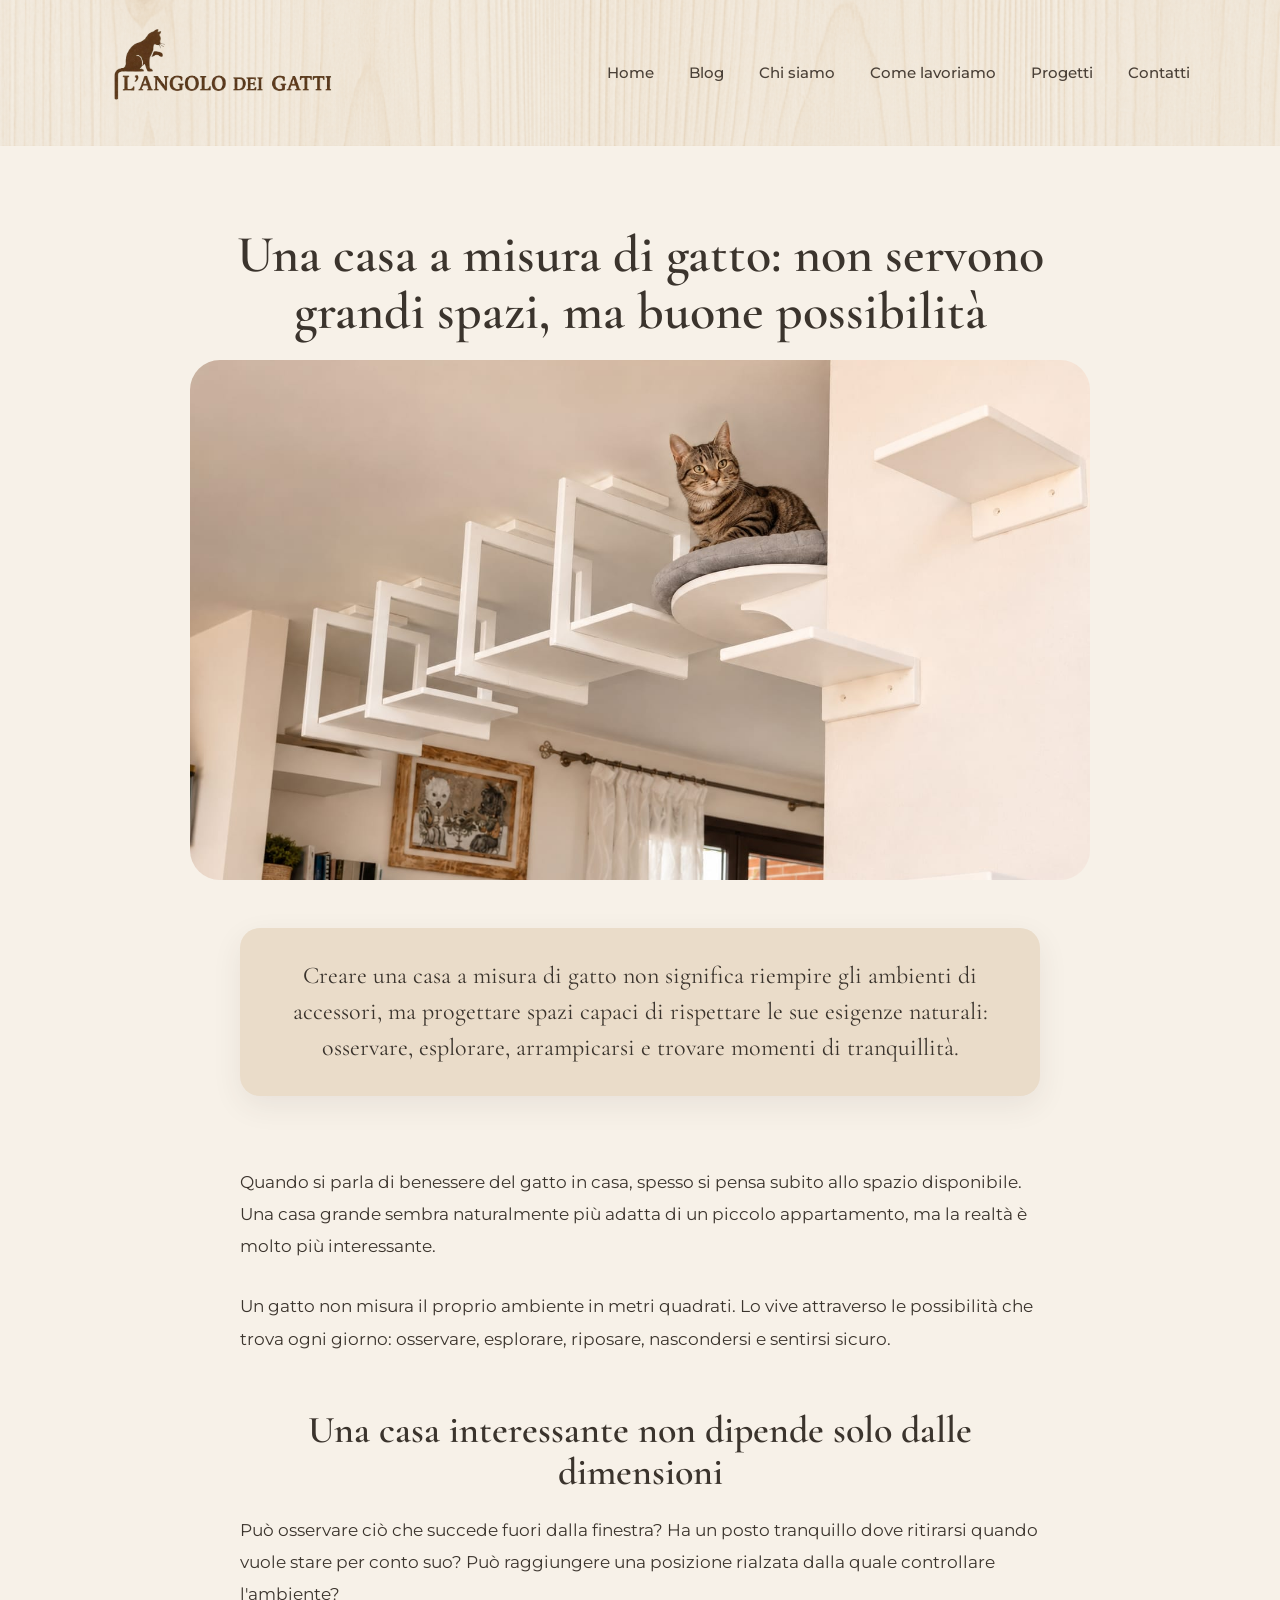
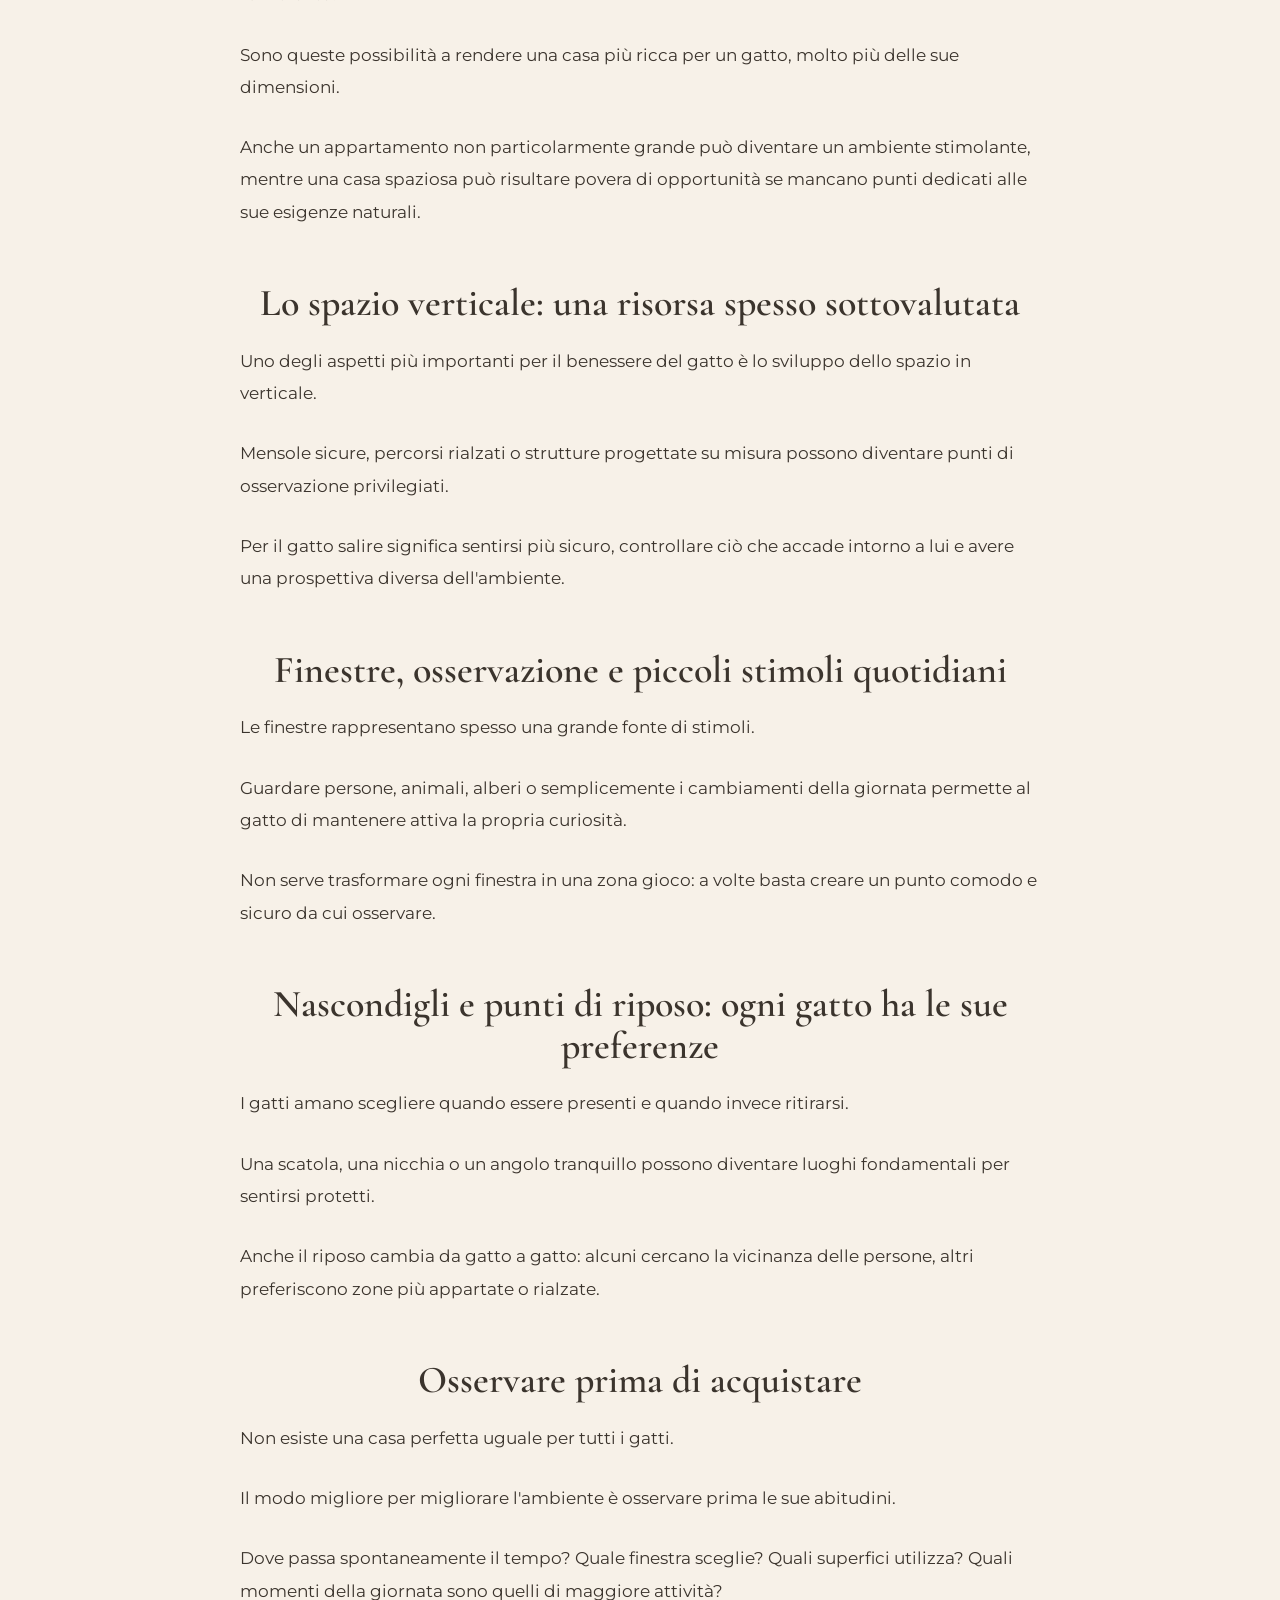
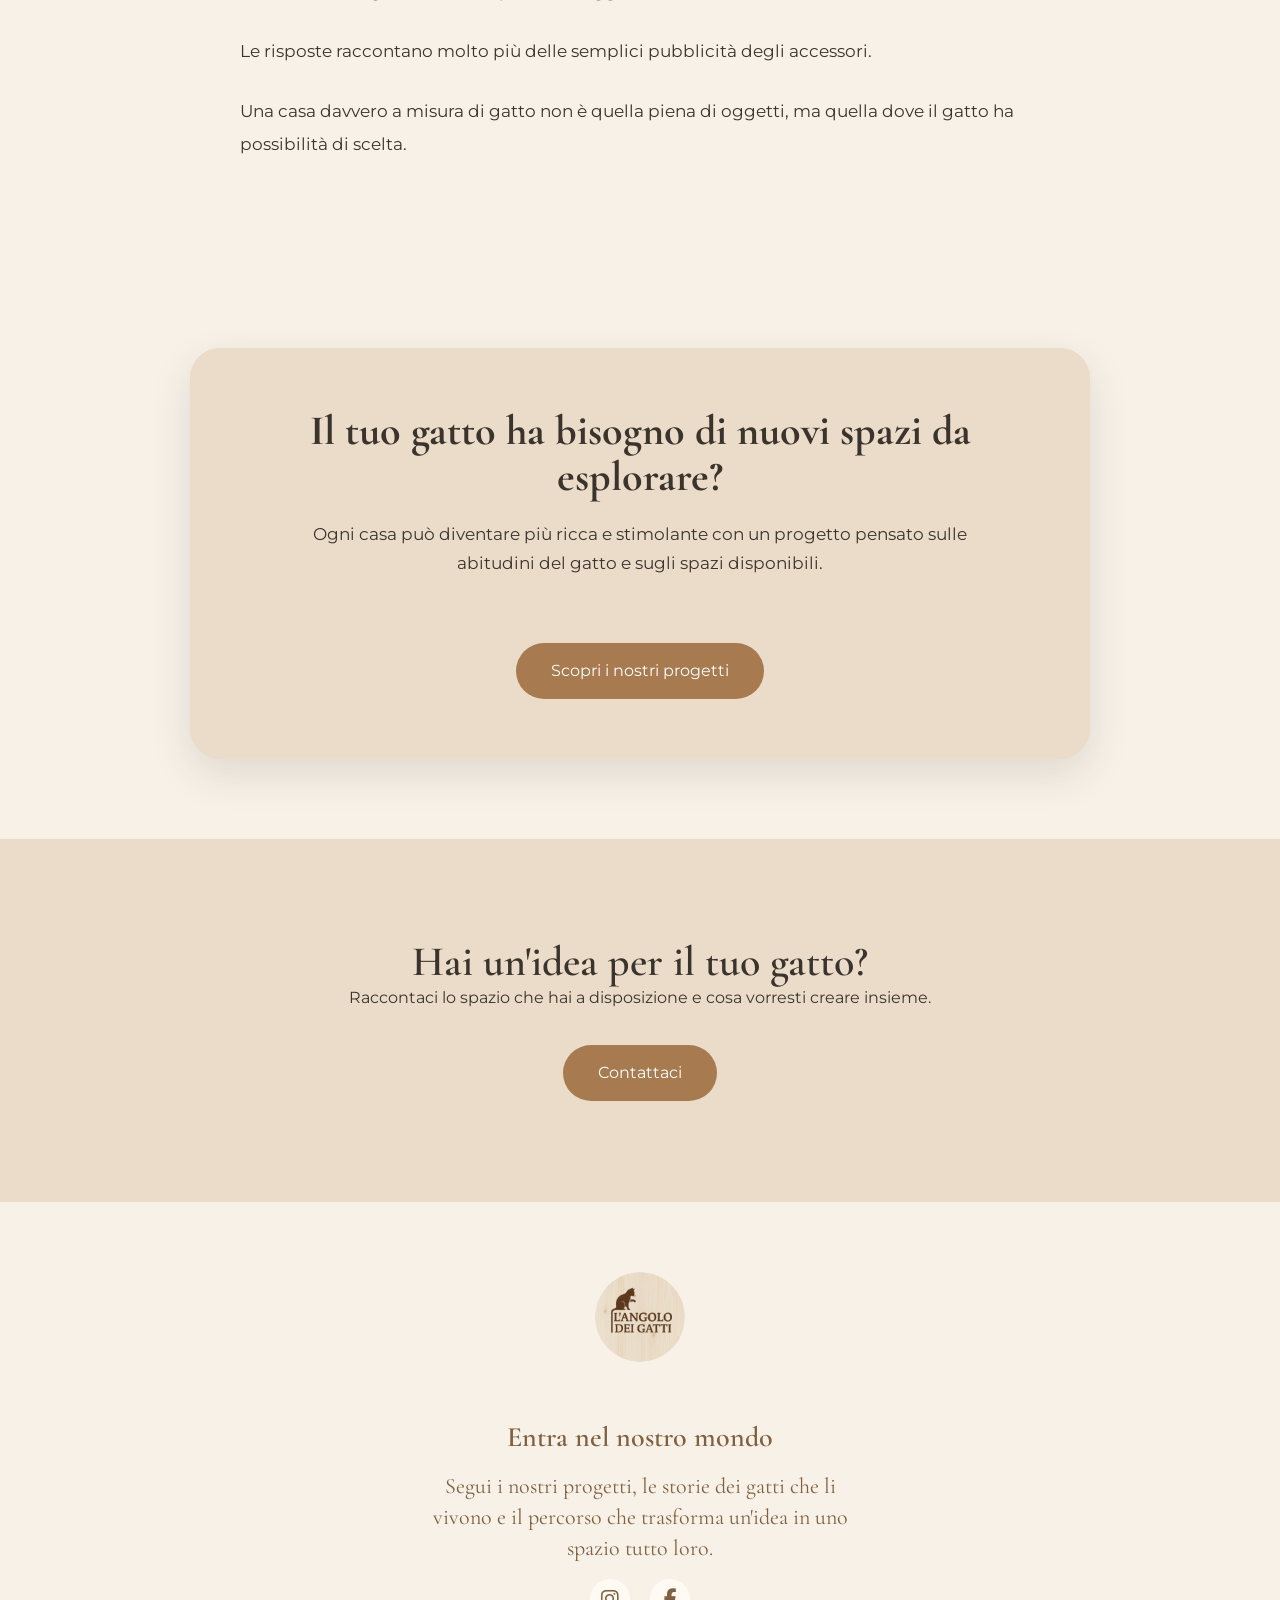
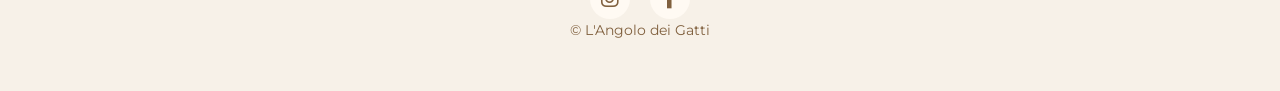
==== articolo-casa-gatto.html @ b0ebb4bb "Add files via upload" ====
<!DOCTYPE html>
<html lang="it">

<head>

<meta charset="UTF-8">
<meta name="viewport" content="width=device-width, initial-scale=1.0">

<title>L'Angolo dei Gatti | Progetti in legno su misura</title>

<meta name="description" content="Progetti in legno su misura per gatti. Spazi pensati per il benessere del gatto e integrati nella tua casa.">

<link rel="stylesheet" href="css/stile.css">

<link href="https://fonts.googleapis.com/css2?family=Cormorant+Garamond:wght@500;600;700&family=Montserrat:wght@300;400;500;600&display=swap" rel="stylesheet">
<link rel="stylesheet" href="https://cdnjs.cloudflare.com/ajax/libs/font-awesome/6.5.2/css/all.min.css">
</head>


<body>



<header class="header reveal">


<div class="logo">

<a href="index.html">

<img src="immagini/logo-header.png" alt="L'Angolo dei Gatti">

</a>

</div>


<div class="hamburger">

☰

</div>



<nav class="menu">

<a href="index.html">Home</a>

<a href="blog.html">Blog</a>

<a href="chi-siamo.html">Chi siamo</a>

<a href="index.html#lavoriamo">Come lavoriamo</a>

<a href="progetti.html">Progetti</a>

<a href="contatti.html">Contatti</a>


</nav>


</header>

<main class="article-page">


<div class="article-header">


<h1>
Una casa a misura di gatto: non servono grandi spazi, ma buone possibilità
</h1>




<img 
class="article-image"
src="immagini/casa-gatto.jpg"
alt="Ambiente domestico pensato per il benessere del gatto">


</div>

<div class="article-intro">

<p>
Creare una casa a misura di gatto non significa riempire gli ambienti di accessori, ma progettare spazi capaci di rispettare le sue esigenze naturali: osservare, esplorare, arrampicarsi e trovare momenti di tranquillità.
</p>

</div>



<div class="article-content">

    

<p>
Quando si parla di benessere del gatto in casa, spesso si pensa subito allo spazio disponibile. Una casa grande sembra naturalmente più adatta di un piccolo appartamento, ma la realtà è molto più interessante.
</p>


<p>
Un gatto non misura il proprio ambiente in metri quadrati. Lo vive attraverso le possibilità che trova ogni giorno: osservare, esplorare, riposare, nascondersi e sentirsi sicuro.
</p>



<h2>
Una casa interessante non dipende solo dalle dimensioni
</h2>


<p>
Può osservare ciò che succede fuori dalla finestra? Ha un posto tranquillo dove ritirarsi quando vuole stare per conto suo? Può raggiungere una posizione rialzata dalla quale controllare l'ambiente?
</p>


<p>
Sono queste possibilità a rendere una casa più ricca per un gatto, molto più delle sue dimensioni.
</p>


<p>
Anche un appartamento non particolarmente grande può diventare un ambiente stimolante, mentre una casa spaziosa può risultare povera di opportunità se mancano punti dedicati alle sue esigenze naturali.
</p>



<h2>
Lo spazio verticale: una risorsa spesso sottovalutata
</h2>


<p>
Uno degli aspetti più importanti per il benessere del gatto è lo sviluppo dello spazio in verticale.
</p>


<p>
Mensole sicure, percorsi rialzati o strutture progettate su misura possono diventare punti di osservazione privilegiati.
</p>


<p>
Per il gatto salire significa sentirsi più sicuro, controllare ciò che accade intorno a lui e avere una prospettiva diversa dell'ambiente.
</p>




<h2>
Finestre, osservazione e piccoli stimoli quotidiani
</h2>


<p>
Le finestre rappresentano spesso una grande fonte di stimoli.
</p>


<p>
Guardare persone, animali, alberi o semplicemente i cambiamenti della giornata permette al gatto di mantenere attiva la propria curiosità.
</p>


<p>
Non serve trasformare ogni finestra in una zona gioco: a volte basta creare un punto comodo e sicuro da cui osservare.
</p>




<h2>
Nascondigli e punti di riposo: ogni gatto ha le sue preferenze
</h2>


<p>
I gatti amano scegliere quando essere presenti e quando invece ritirarsi.
</p>


<p>
Una scatola, una nicchia o un angolo tranquillo possono diventare luoghi fondamentali per sentirsi protetti.
</p>


<p>
Anche il riposo cambia da gatto a gatto: alcuni cercano la vicinanza delle persone, altri preferiscono zone più appartate o rialzate.
</p>




<h2>
Osservare prima di acquistare
</h2>


<p>
Non esiste una casa perfetta uguale per tutti i gatti.
</p>


<p>
Il modo migliore per migliorare l'ambiente è osservare prima le sue abitudini.
</p>


<p>
Dove passa spontaneamente il tempo? Quale finestra sceglie? Quali superfici utilizza? Quali momenti della giornata sono quelli di maggiore attività?
</p>


<p>
Le risposte raccontano molto più delle semplici pubblicità degli accessori.
</p>


<p>
Una casa davvero a misura di gatto non è quella piena di oggetti, ma quella dove il gatto ha possibilità di scelta.
</p>



</div>


</main>





<section class="article-cta">


<h2>
Il tuo gatto ha bisogno di nuovi spazi da esplorare?
</h2>


<p>
Ogni casa può diventare più ricca e stimolante con un progetto pensato sulle abitudini del gatto e sugli spazi disponibili.
</p>


<a class="button" href="progetti.html">

Scopri i nostri progetti

</a>


</section>

<section class="cta reveal">


<h2>
Hai un'idea per il tuo gatto?
</h2>




<p>
Raccontaci lo spazio che hai a disposizione
e cosa vorresti creare insieme.
</p>




<a class="button" href="contatti.html">

Contattaci

</a>



</section>









<footer class="reveal">


<img src="immagini/logo-tondo.png" alt="Logo L'Angolo dei Gatti">


<div class="social">

<p class="social-title">
Entra nel nostro mondo
</p>

<p class="social-text">
Segui i nostri progetti, le storie dei gatti che li vivono e il percorso che trasforma un'idea in uno spazio tutto loro.
</p>

<a href="https://www.instagram.com/langolodeigatti/" target="_blank">
<i class="fa-brands fa-instagram"></i>
</a>


<a href="https://www.facebook.com/langolodeigatti" target="_blank">
<i class="fa-brands fa-facebook-f"></i>
</a>


</div>


<p>
© L'Angolo dei Gatti
</p>


</footer>







<script src="js/script.js"></script>



</body>

</html>
---- css/stile.css ----
/* RESET */

* {
    margin:0;
    padding:0;
    box-sizing:border-box;
}


html {
    scroll-behavior:smooth;
}


body {

    font-family:'Montserrat', sans-serif;
    background:#f7f1e8;
    color:#3b342d;
    line-height:1.6;

}



/* ==========================
   HEADER
========================== */


.header {

    width:100%;
    padding:14px 7%;

    display:flex;
    justify-content:space-between;
    align-items:center;

    background-color:#f7f1e8;

    background-image:
    linear-gradient(
    rgba(247,241,232,0.45),
    rgba(247,241,232,0.45)
    ),
    url("../immagini/texture-legno-header.png");

    background-size:cover;
    background-position:center;
    background-repeat:no-repeat;

    position:relative;
    z-index:100;

}



.logo img {

    width:260px;
    height:auto;

}



.menu {

    display:flex;
    gap:35px;

}



.menu a {

    text-decoration:none;
    color:#4a4037;
    font-size:15px;
    font-weight:500;
    transition:.3s;

}



.menu a:hover {

    color:#a77b4f;

}



.hamburger {

    display:none;
    font-size:34px;
    cursor:pointer;

}





/* ==========================
   HERO
========================== */


.hero {

    height:85vh;
    position:relative;
    overflow:hidden;
    display:flex;
    align-items:center;

}



.hero-image {

    position:absolute;
    width:100%;
    height:110%;
    top:-5%;
    object-fit:cover;
    will-change:transform;
    z-index:0;

}



.hero::before {

    content:"";
    position:absolute;

    top:0;
    left:0;

    width:100%;
    height:80px;

    background:linear-gradient(
    to bottom,
    rgba(247,241,232,0.95),
    rgba(247,241,232,0)
    );

    z-index:2;

}



.hero::after {

    content:"";
    position:absolute;

    inset:0;

    background:rgba(60,45,30,.18);

    z-index:1;

}



.hero-content {

    position:relative;
    z-index:3;

    max-width:600px;

    margin-left:8%;

    color:white;

    text-shadow:0 2px 12px rgba(0,0,0,.35);

}



.small-title {

    letter-spacing:3px;
    font-size:14px;
    margin-bottom:20px;

}



.hero h1 {

    font-family:'Cormorant Garamond',serif;
    font-size:74px;
    line-height:.9;
    margin-bottom:25px;

}



.hero-description {

    font-size:20px;
    line-height:1.6;
    color:white;
    max-width:600px;
    margin-top:25px;

}



.hero-details {

    font-size:16px;
    line-height:1.6;
    color:rgba(255,255,255,0.85);
    max-width:560px;
    margin-top:15px;
    text-shadow:0 2px 8px rgba(0,0,0,0.45);

}



/* ==========================
   BOTTONI
========================== */


.button {

    display:inline-block;

    margin-top:35px;

    padding:15px 35px;

    background:#a77b4f;

    color:white;

    text-decoration:none;

    border-radius:30px;

    transition:.35s ease;

}



.button:hover {

    transform:translateY(-4px);

    background:#80603e;

    color:white;

}



.secondary {

    background:transparent;

    border:1px solid #a77b4f;

    color:#80603e;

}



.secondary:hover {

    background:#a77b4f;

    color:white;

    border-color:#a77b4f;

}





/* ==========================
   SEZIONI
========================== */


.section {

    padding:60px 8%;

}



.section-title {

    max-width:700px;

    margin:auto;

    text-align:center;

}



.section-title h2,
.about-text h2,
.cta h2,
.story-text h2 {

    font-family:'Cormorant Garamond',serif;
    font-size:42px;
    font-weight:600;
    line-height:1.1;

}




/* ==========================
   CARD
========================== */


.cards {

    display:grid;

    grid-template-columns:repeat(3,1fr);

    gap:35px;

    margin-top:60px;


}



.card {

    background:#fffaf3;

    padding:40px 20px;

    border-radius:20px;

    text-align:center;

    transition:.4s;

    box-shadow: 0 8px 24px rgba(59, 52, 45, 0.08);

}



.card:hover {

    transform:translateY(-8px);

}



.icon {

    width:80px;

    height:80px;

    margin:0 auto 25px;

    display:flex;

    justify-content:center;

    align-items:center;

    transition:.35s ease;

}



.icon img {

    width:65px;

    height:65px;

    object-fit:contain;

}



/* ==========================
   VALORE SU MISURA
========================== */


.value-section {

    padding:45px 8% 60px;

    text-align:center;

    max-width:900px;

    margin:auto;


}


.value-section h2 {

    font-family:'Cormorant Garamond',serif;

    font-size:42px;

    font-weight:600;

    line-height:1.1;

    margin-bottom:25px;

}



.value-section p:not(.small-title) {

    margin-bottom:18px;

    line-height:1.7;

}


.custom {

    padding:80px 8% 60px;

}


/* ==========================
   GALLERIA
========================== */


.gallery {

    display:grid;

    grid-template-columns:repeat(3,1fr);

    gap:25px;

    margin-top:35px;

}



.gallery img {

    width:100%;

    aspect-ratio:1/1;

    object-fit:cover;

    border-radius:22px;

    transition:.45s ease;

}


.gallery img:hover {

    transform:scale(1.04);

}

/* ==========================
   ABOUT
========================== */


.about-preview {

    display:grid;

    grid-template-columns:1fr 1fr;

    gap:60px;

    padding:100px 8%;

    align-items:center;

}



.about-image img {

    width:100%;

    border-radius:25px;

    transition:.45s ease;

}



.about-image img:hover {

    transform:scale(1.03);

}





/* ==========================
   CTA
========================== */


.cta {

    background:#eadcc9;

    padding:100px 20px;

    text-align:center;

}





/* ==========================
   FOOTER
========================== */


footer {

    text-align:center;

    padding:70px 20px 50px;

    background:#f7f1e8;

    border-top:1px solid rgba(167,123,79,0.18);

}



footer img {

    width:90px;

    margin-bottom:20px;

    border-radius:50%;

}



footer p {

    font-size:14px;

    color:#80603e;

}





/* ==========================
   ANIMAZIONI
========================== */


.reveal {

    opacity:0;

    transform:translateY(45px);

    transition:
    opacity .9s ease,
    transform .9s ease;

}



.reveal.visible {

    opacity:1;

    transform:translateY(0);

}





/* ==========================
   RECENSIONI
========================== */


.reviews-grid {

    display:grid;

    grid-template-columns:repeat(3,1fr);

    gap:40px;

    margin-top:60px;

}



.review-card {

    background:#fffaf3;

    padding:40px 35px;

    border-radius:22px;

    text-align:center;

    transition:.4s ease;

}



.review-card:hover {

    transform:translateY(-8px);

}



.stars {

    color:#a77b4f;

    font-size:22px;

    margin-bottom:20px;

}



.review-card p {

    font-style:italic;

    margin-bottom:25px;

}


.reviews-button {

    text-align:center;

    margin-top:50px;

}



.reviews-button .button {

    display:inline-flex;

    justify-content:center;

    align-items:center;

    text-align:center;

}



/* ==========================
   PAGINA PROGETTI
========================== */


.portfolio {

    display:grid;

    grid-template-columns:repeat(3,1fr);

    gap:25px;

    margin-top:35px;

}



.portfolio img {

    width:100%;

    aspect-ratio:1 / 1;

    object-fit:cover;

    border-radius:22px;

    transition:.45s ease;

}



.portfolio img:hover {

    transform:scale(1.04);

}



.projects {

    text-align:center;

    padding-top:70px;

    padding-bottom:70px;

}



.projects-button {

    display:flex;

    justify-content:center;

    width:100%;

    margin-top:35px;

}


.projects-button .button {

    display:inline-block;

}



/* ==========================
   PALLINI CAROSELLO
========================== */


.mobile-dots {

    display:none;

}


.mobile-hint {

    display:none;

}





/* ==========================
   STORY SECTION
========================== */


.story-section {

    display:grid;

    grid-template-columns:1fr 1fr;

    gap:70px;

    padding:100px 8%;

    align-items:center;

}





    .story-image img {

        width:100%;

        height:900px;

        max-height:600px;

        object-fit:cover;

        border-radius:25px;

    }





.story-image img:hover {

    transform:scale(1.03);

}



.story-image {

    display:flex;

    justify-content:center;

}



.story-text h2 {

    font-family:'Cormorant Garamond',serif;

    font-size:48px;

    font-weight:600;

    line-height:1.1;

    margin-bottom:30px;

}



.story-text p {

    margin-bottom:18px;

    line-height:1.7;

}


/* ==========================
   HOME ABOUT STORY
========================== */


.home-about-story {

    position:relative;

    width:90%;

    max-width:1400px;

    height:650px;

    margin:100px auto;

    overflow:hidden;

    border-radius:30px;

}



.home-about-story > img {

    width:100%;

    height:100%;

    object-fit:cover;

    object-position:center 60%;

}



.home-about-story::after {

    content:"";

    position:absolute;

    inset:0;

    background:linear-gradient(
        rgba(0,0,0,0.15),
        rgba(0,0,0,0.55)
    );

}



.home-about-overlay {

    position:absolute;

    z-index:2;

    left:8%;

    bottom:10%;

    max-width:600px;

    color:white;

    text-shadow:0 3px 15px rgba(0,0,0,0.45);
     

}



.home-about-overlay .small-title {

    color:white;

}



.home-about-overlay h2 {

    font-family:'Cormorant Garamond',serif;

    font-size:55px;

    line-height:1;

    margin-bottom:25px;

}



.home-about-overlay p:not(.small-title) {

    font-size:17px;

    line-height:1.7;

    margin-bottom:15px;

}



.home-about-overlay .button {

    margin-top:20px;


    background:#a77b4f;

    border:none;

    color:white;

}


.home-about-overlay .button:hover {

    background:#80603e;

}

/* ==========================
   PAGINA CHI SIAMO
========================== */


.about-hero {

    display:grid;

    grid-template-columns:1fr 1fr;

    gap:60px;

    padding:100px 8% 50px;

    align-items:center;

}



.about-hero-image img {

    width:100%;

    height:600px;

    object-fit:cover;

    border-radius:30px;

}



.about-hero-text h1 {

    font-family:'Cormorant Garamond',serif;

    font-size:60px;

    line-height:1;

    margin-bottom:30px;

}



.about-hero-text p {

    font-size:18px;

    line-height:1.7;

}




.about-story {

    max-width:850px;

    margin:auto;

    padding:45px 8% 70px;

    text-align:center;

}



.about-story h2,
.about-philosophy h2,
.about-us h2,
.about-cta h2 {

    font-family:'Cormorant Garamond',serif;

    font-size:44px;

    line-height:1.1;

    margin-bottom:30px;

}



.about-story p,
.about-philosophy p,
.about-us p {

    margin-bottom:18px;

    line-height:1.7;

}



.about-philosophy {

    background:#eadcc9;

    padding:90px 8%;

    text-align:center;

}



.about-principle {

    margin-top:80px;

    padding:40px 20px;

    text-align:center;

}


.about-principle p {

    font-family:'Cormorant Garamond',serif;

    font-size:42px;

    line-height:1.1;

    color:#3b342d;

}


.about-principle span {

    display:block;

    margin-top:20px;

    font-size:15px;

    letter-spacing:1px;

    color:#80603e;

}


.about-us {

    max-width:850px;

    margin:auto;

    padding:80px 8%;

    text-align:center;

}



.about-cta {

    background:#eadcc9;

    padding:100px 20px;

    text-align:center;

}

/* ==========================
   BOX ANYA E MIMÌ
========================== */


.cats-story {

    display:grid;

    grid-template-columns:repeat(2,1fr);

    gap:35px;

    max-width:1000px;

    margin:50px auto 0;

}



.cat-story-card {

    background:#fffaf3;

    border-radius:25px;

    padding:55px 45px;

    min-height:320px;

    display:flex;

    flex-direction:column;

    justify-content:center;

    text-align:center;

    box-shadow:0 15px 35px rgba(80,60,40,0.12);

    transition:.35s ease;

}


.cat-story-card:hover {

    transform:translateY(-6px);

    box-shadow:0 20px 45px rgba(80,60,40,0.18);

}


.cat-story-card h3 {

    font-family:'Cormorant Garamond',serif;

    font-size:42px;

    margin-bottom:10px;

}



.cat-story-card h4 {

    font-size:15px;

    font-weight:500;

    color:#80603e;

    margin-bottom:25px;

}



.cat-story-card p {

    line-height:1.7;

}

.cat-story-card:nth-child(2) {

    transition-delay:.15s;

}


/* ==========================
   BLOG
========================== */


.blog-page {

    padding:80px 8%;

}



.blog-grid {

    display:grid;

    grid-template-columns:repeat(2, 1fr);

    gap:45px;

    margin-top:60px;

    max-width:1100px;

    margin-left:auto;

    margin-right:auto;

}



.blog-card {

    background:#fffaf3;

    border-radius:22px;

    overflow:hidden;

    box-shadow:0 8px 24px rgba(59,52,45,0.08);

    transition:.35s ease;

}



.blog-card:hover {

    transform:translateY(-8px);

}



.blog-card img {

    width:100%;

    height:220px;

    object-fit:cover;

}



.blog-card-content {

    padding:30px;

}



.blog-card h2 {

    font-family:'Cormorant Garamond',serif;

    font-size:30px;

    line-height:1.15;

    margin-bottom:15px;

}



.blog-card p {

    font-size:16px;

    line-height:1.7;

    margin-bottom:20px;

}



.blog-card a {

    color:#80603e;

    text-decoration:none;

    font-weight:500;

}


/* ==========================
   ARTICOLI BLOG
========================== */


.article-page {

    padding:80px 8%;

    color:#3b342d;

}



.article-header {

    max-width:900px;

    margin:auto;

    text-align:center;

}



.article-header h1 {

    font-family:'Cormorant Garamond',serif;

    font-size:52px;

    font-weight:600;

    line-height:1.1;

    color:#3b342d;

    margin-bottom:20px;
    r

}



.article-meta {

    font-size:14px;

    color:#80603e;

    margin-bottom:40px;

}



.article-image {

    width:100%;

    max-height:520px;

    object-fit:cover;

    border-radius:30px;

}

.article-intro {

    max-width:800px;

    margin:40px auto 0;

    padding:30px 35px;

    background:#eadcc9;

    border-radius:20px;

    box-shadow:0 10px 30px rgba(59,52,45,0.08);

}


.article-intro p {

    font-family:'Cormorant Garamond',serif;

    font-size:24px;

    line-height:1.5;

    color:#3b342d;

    margin:0;

    text-align:center;

}

.article-content {

    max-width:800px;

    margin:70px auto 0;

}



.article-content p {

font-size:17px;

line-height:1.9;

color:#3b342d;

margin-bottom:28px;

text-align:left;

}



.article-content h2 {

    font-family:'Cormorant Garamond',serif;

    font-size:38px;

    font-weight:600;

    line-height:1.1;

    margin-top:55px;

    margin-bottom:20px;

    color:#3b342d;

    text-align:center;

}



/* ==========================
   CTA INTERNA ARTICOLO
========================== */


.article-cta {

    max-width:900px;

    margin:80px auto;

    padding:60px 8%;

    background:#eadcc9;

    border-radius:30px;

    text-align:center;

    box-shadow:0 15px 40px rgba(59,52,45,0.12);

}


.article-cta h2 {

    font-family:'Cormorant Garamond',serif;

    font-size:42px;

    line-height:1.1;

    margin-bottom:20px;

}



.article-cta p {

    font-size:17px;

    line-height:1.7;

    margin-bottom:30px;

}

/* ==========================
   META ARTICOLO
========================== */


.article-meta {

    font-size:14px;

    color:#80603e;

    margin-bottom:35px;

    letter-spacing:.5px;

}
/* ==========================
   MOBILE
========================== */


@media(max-width:900px){


.logo img {

    width:190px;

}



.header {

    flex-direction:row;

}



.hamburger {

    display:block;

}



.menu {

    position:absolute;

    top:90px;

    left:0;

    width:100%;

    background:#f7f1e8;

    display:flex;

    flex-direction:column;

    align-items:center;

    padding:30px 0;

    gap:25px;

    opacity:0;

    visibility:hidden;

    transform:translateY(-20px);

    transition:.35s;

}



.menu.active {

    opacity:1;

    visibility:visible;

    transform:translateY(0);

}





.hero h1 {

    font-size:50px;

}





.cards,
.gallery {

    grid-template-columns:1fr;

}



.hero {

    height:75vh;

}





.section {

    padding:40px 8%;

}





.section-title h2,
.about-text h2,
.cta h2 {

    font-size:34px;

}





.story-section {

    grid-template-columns:1fr;

    padding:40px 8%;

    gap:20px;

}



.story-image img {

    width:100%;

    height:260px;

    object-fit:cover;

}


.story-text {

    text-align:center;

}



.story-text h2 {

    font-size:36px;

}





.cards {

    margin-top:25px;

}



.card {

    padding:30px 25px;

}





.icon {

    width:65px;

    height:65px;

    margin:0 auto 15px;

}



.icon img {

    width:55px;

    height:55px;

}





.value-section {

    padding:45px 8% 35px;

}



.value-section h2 {

    font-size:36px;

}





.projects {

    text-align:center;

    padding-top:50px;

    padding-bottom:35px;

}


.mobile-hint {

    display:block;

    margin-top:15px;

    font-size:14px;

    opacity:.7;

}


.portfolio {

    display:flex;

    flex-wrap:nowrap;

    overflow-x:auto;

    gap:20px;

    padding-left:8%;

    padding-right:8%;

    padding-bottom:20px;

    scroll-snap-type:x mandatory;

    scrollbar-width:none;

}



.portfolio::-webkit-scrollbar {

    display:none;

}



.portfolio img {

    flex:0 0 70%;

    width:70%;

    max-width:70%;

    aspect-ratio:1 / 1;

    object-fit:cover;

    scroll-snap-align:center;

}





.mobile-dots {

    display:flex;

    justify-content:center;

    gap:8px;

    margin-top:12px;

    margin-bottom:12px;

}



.mobile-dots span {

    width:8px;

    height:8px;

    background:#c9b08f;

    border-radius:50%;

    opacity:.45;

}



.mobile-dots span.active {

    background:#a77b4f;

    opacity:1;

}





.about-preview {

    grid-template-columns:1fr;

    padding:50px 8%;

}





.reviews-grid {

    grid-template-columns:1fr;

    gap:30px;

}



.review-card {

    padding:35px 30px;

}


.home-about-story {

    grid-template-columns:1fr;

    padding:50px 8%;

    gap:35px;

}



.home-about-content {

    text-align:center;

}



.home-about-content h2 {

    font-size:36px;

}


.home-about-story {

    width:84%;

    height:auto;

    margin:70px auto;

    border-radius:25px;

    overflow:visible;

}



.home-about-story > img {

    height:210px;

    border-radius:25px;

    object-position:center 55%;

}



.home-about-story::after {

    display:none;

}



.home-about-overlay {

    position:relative;

    left:auto;

    bottom:auto;

    color:#3b342d;

    padding:35px 5px 0;

    text-shadow:none;

    text-align:center;

}



.home-about-overlay .small-title {

    color:#80603e;

}



.home-about-overlay h2 {

    font-size:36px;

}



.home-about-overlay p:not(.small-title) {

    font-size:16px;

}



.home-about-overlay .button {

    background:#a77b4f;

    color:white;

}

.projects {
    text-align:center;
}


.cats-story {

    grid-template-columns:1fr;

}


.cat-story-card {

    padding:35px 25px;

    min-height:240px;

}

.about-hero {

    grid-template-columns:1fr;

    padding:50px 8%;

}


.about-hero-image img {

    height:260px;

}


.about-hero-text {

    text-align:center;

}


.about-hero-text h1 {

    font-size:38px;

}


.about-story,
.about-philosophy,
.about-us {

    padding:50px 8%;

}


.about-story h2,
.about-philosophy h2,
.about-us h2,
.about-cta h2 {

    font-size:36px;

}


/* ARTICOLI BLOG MOBILE */

.article-page {

    padding:50px 8%;

}


.article-header h1 {

    font-size:36px;

}


.article-content {

    margin-top:40px;

}


.article-content h2 {

    font-size:32px;

}


.article-cta {

    margin:50px 8%;

    padding:40px 25px;

}


.article-cta h2 {

    font-size:34px;

}

.article-intro {

    padding:25px 20px;

}


.article-intro p {

    font-size:21px;

}

.blog-grid {

    grid-template-columns:1fr;

    gap:30px;

}

}
/* ==========================
   SOCIAL FOOTER
========================== */


.social {

    margin-top:25px;

}


.social-title {

    font-family:'Cormorant Garamond',serif;

    font-size:28px;

    font-weight:600;

    margin-bottom:12px;

}



.social-text {

    font-family:'Cormorant Garamond',serif;

    font-size:22px;

    font-weight:400;

    max-width:450px;

    margin:0 auto 15px;

    line-height:1.4;

    color:#80603e;
}



.social a {

    display:inline-flex;

    justify-content:center;

    align-items:center;

    width:40px;

    height:40px;

    margin:0 8px;

    border-radius:50%;

    background:#fffaf3;

    color:#80603e;

    font-size:20px;

    text-decoration:none;

    transition:.3s ease;

}



.social a:hover {

    background:#a77b4f;

    color:white;

    transform:translateY(-3px);

}
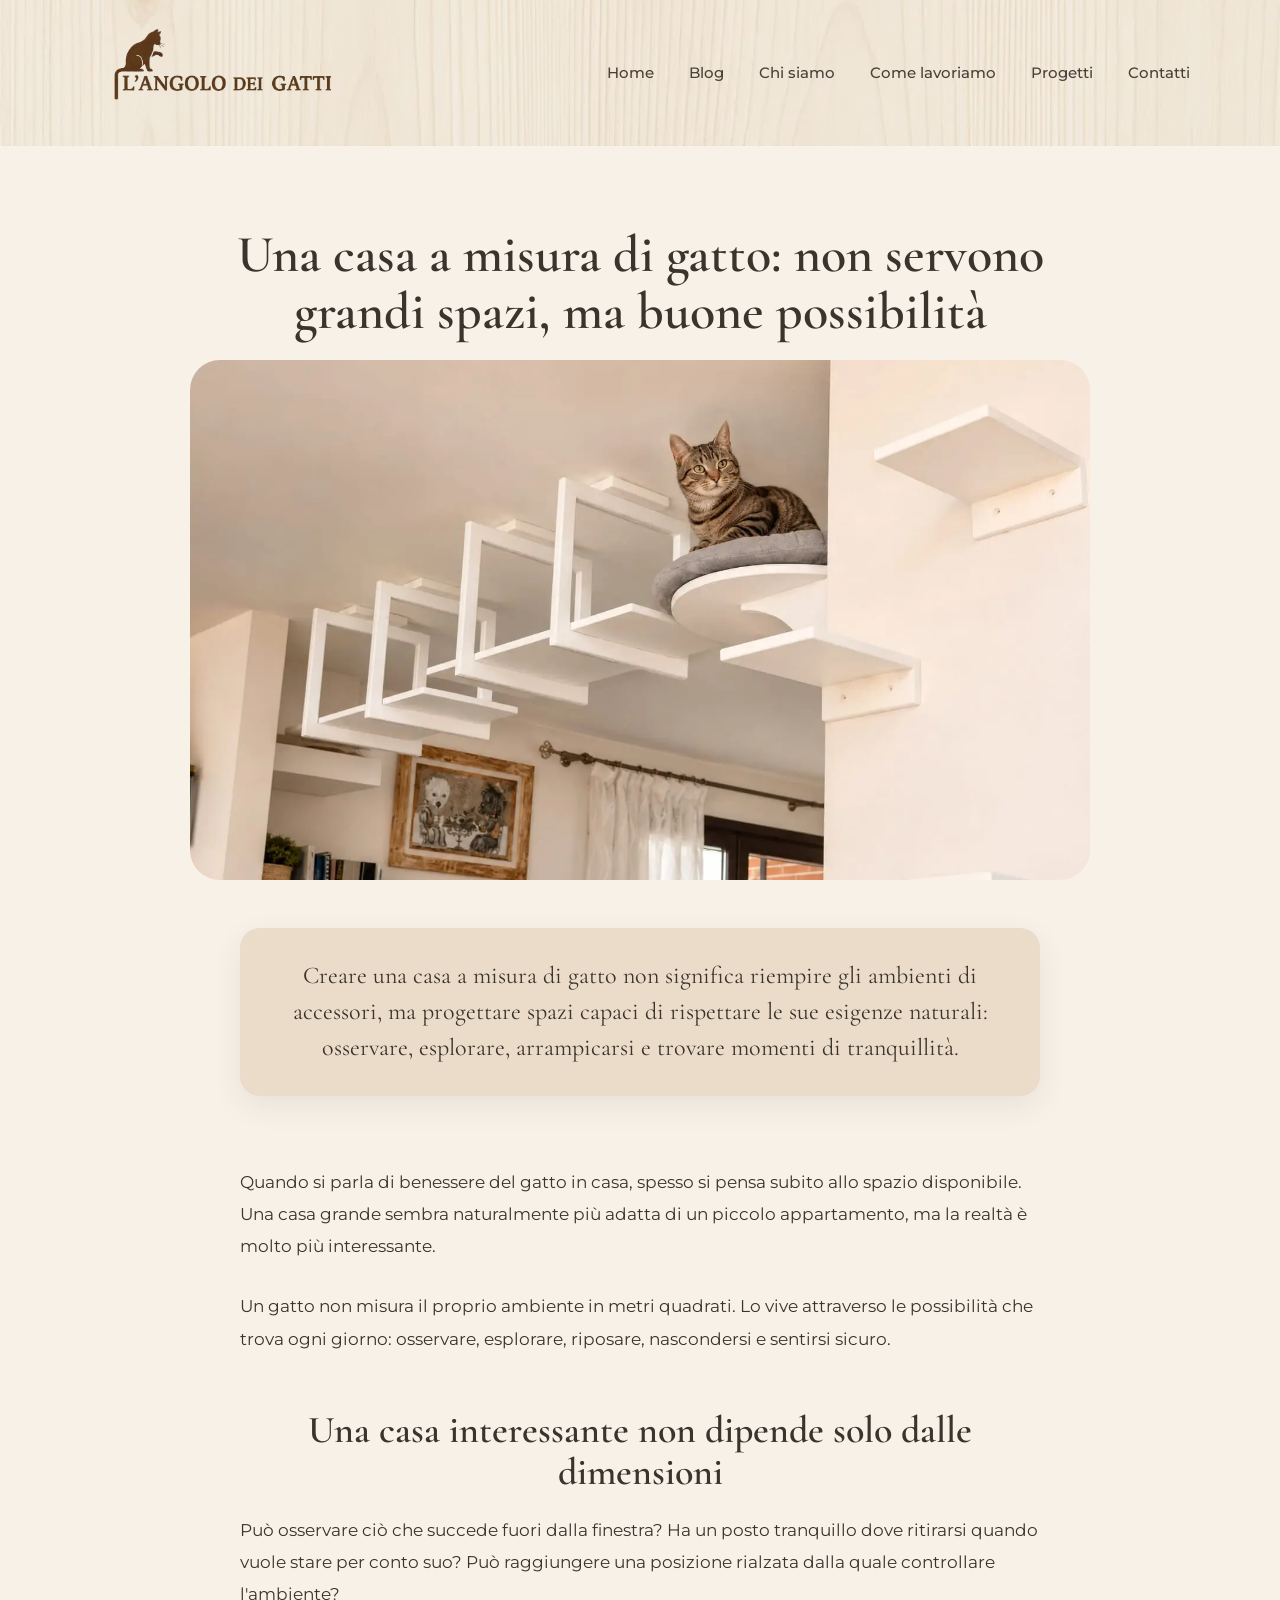
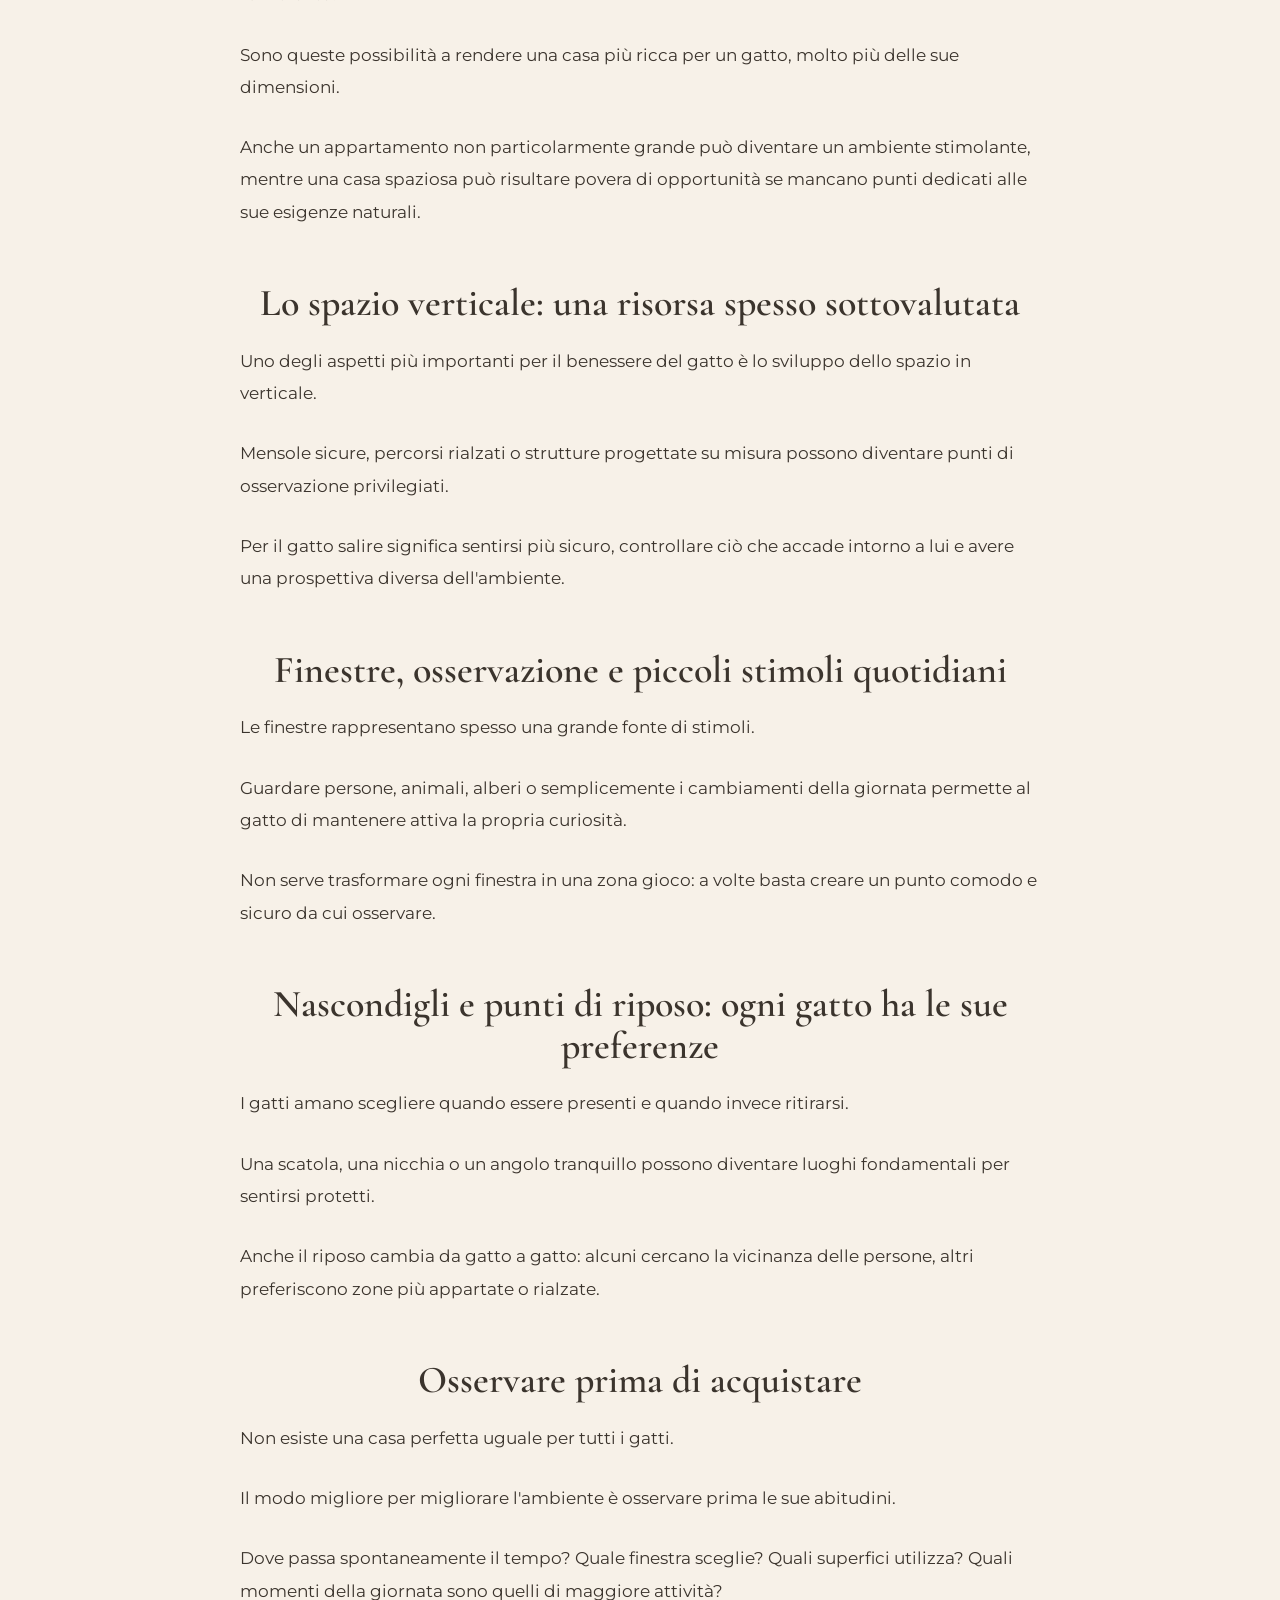
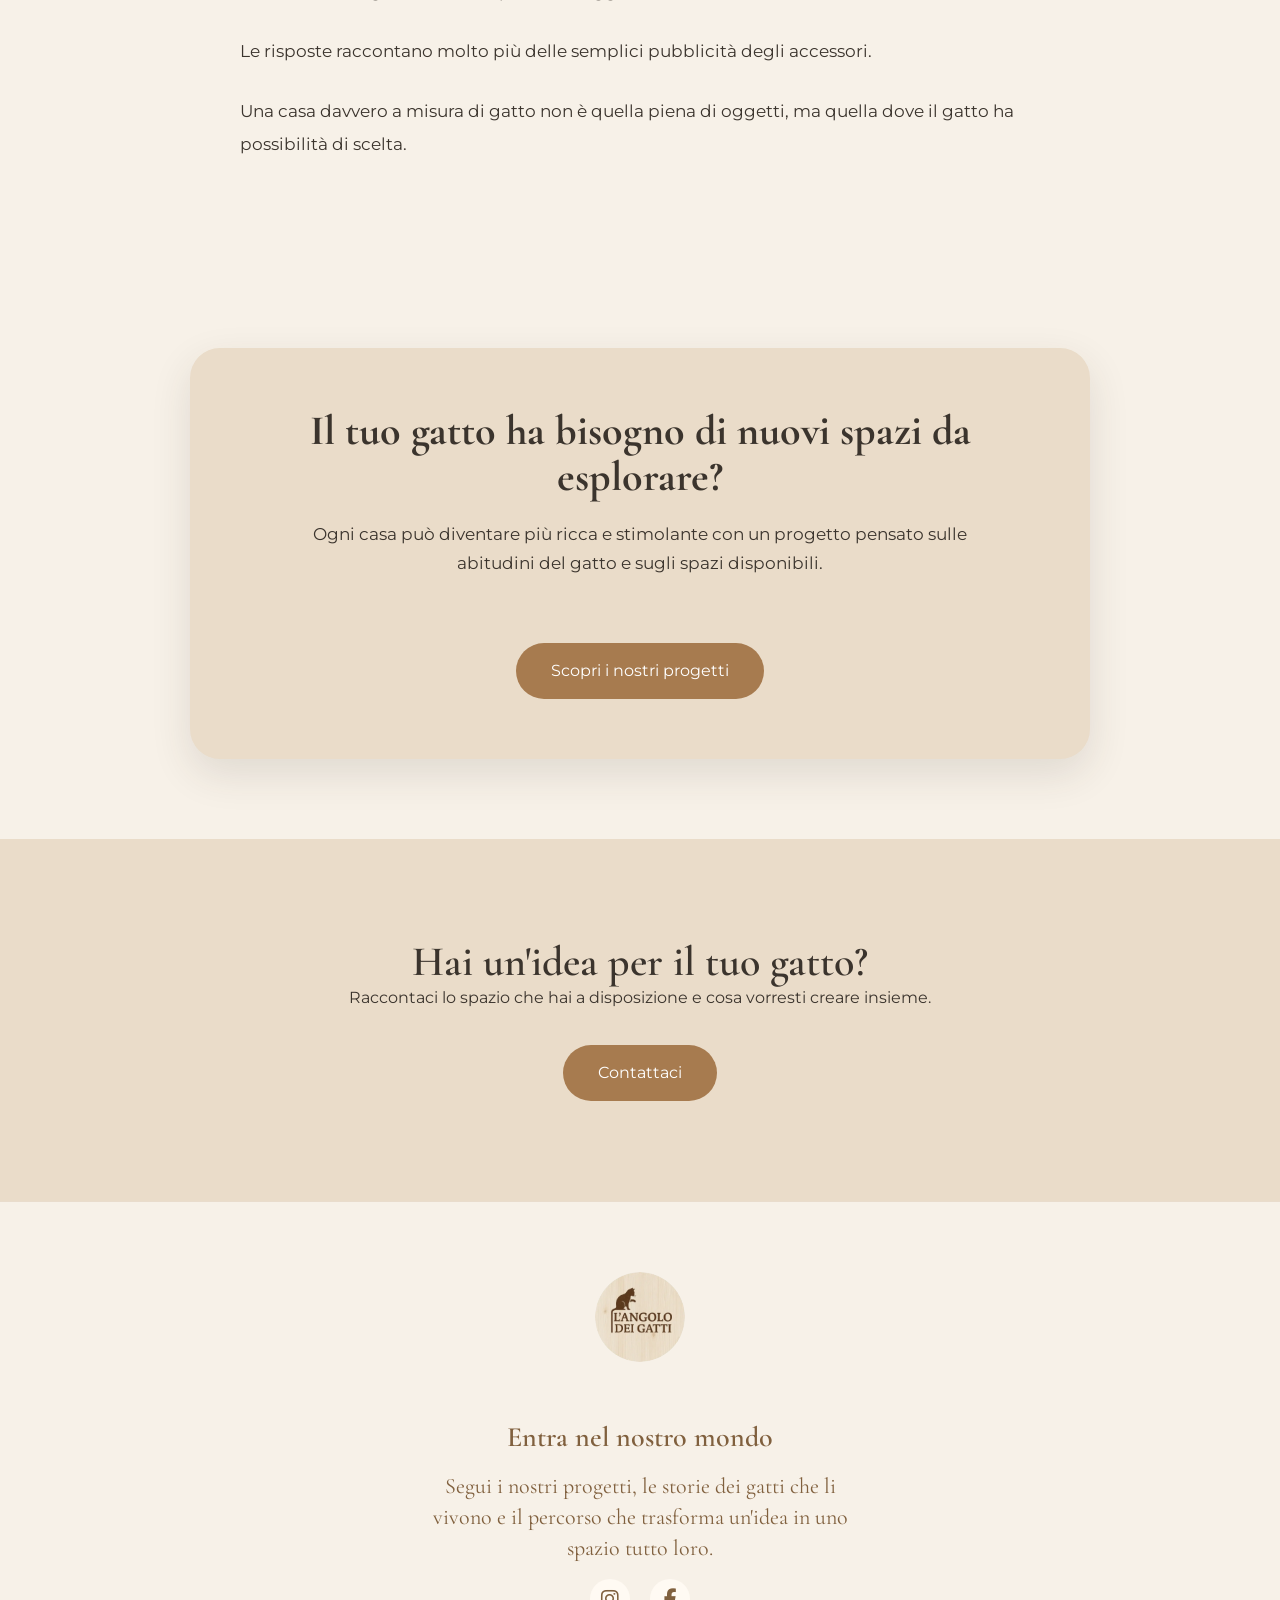
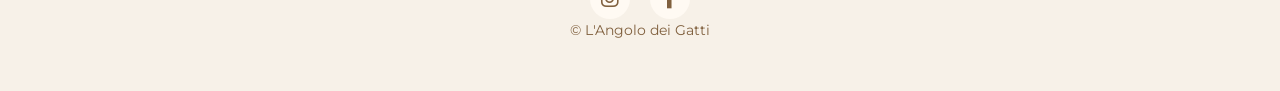
==== commit a5932a0f: "Add files via upload" ====
--- a/articolo-casa-gatto.html
+++ b/articolo-casa-gatto.html
@@ -6,9 +6,11 @@
 <meta charset="UTF-8">
 <meta name="viewport" content="width=device-width, initial-scale=1.0">
 
-<title>L'Angolo dei Gatti | Progetti in legno su misura</title>
-
-<meta name="description" content="Progetti in legno su misura per gatti. Spazi pensati per il benessere del gatto e integrati nella tua casa.">
+<title>
+Casa a misura di gatto: come creare uno spazio adatto alle sue esigenze | L'Angolo dei Gatti
+</title>
+
+<meta name="description" content="Scopri come creare una casa a misura di gatto con spazi per esplorare, osservare, riposare e vivere meglio l'ambiente domestico.">
 
 <link rel="stylesheet" href="css/stile.css">
 
@@ -28,7 +30,11 @@
 
 <a href="index.html">
 
-<img src="immagini/logo-header.png" alt="L'Angolo dei Gatti">
+<img 
+src="immagini/logo-header.webp" 
+alt="L'Angolo dei Gatti"
+width="260"
+height="90">
 
 </a>
 
@@ -78,7 +84,7 @@
 
 <img 
 class="article-image"
-src="immagini/casa-gatto.jpg"
+src="immagini/casa-gatto.webp"
 alt="Ambiente domestico pensato per il benessere del gatto">
 
 
@@ -297,7 +303,11 @@
 <footer class="reveal">
 
 
-<img src="immagini/logo-tondo.png" alt="Logo L'Angolo dei Gatti">
+<img 
+src="immagini/logo-tondo.webp" 
+alt="Logo L'Angolo dei Gatti"
+width="90"
+height="90">
 
 
 <div class="social">
--- a/css/stile.css
+++ b/css/stile.css
@@ -44,7 +44,7 @@
     rgba(247,241,232,0.45),
     rgba(247,241,232,0.45)
     ),
-    url("../immagini/texture-legno-header.png");
+    url("../immagini/texture-legno-header.webp");
 
     background-size:cover;
     background-position:center;
@@ -342,7 +342,11 @@
 }
 
 
-
+.section-title h2 {
+
+    margin-bottom:15px;
+
+}
 
 /* ==========================
    CARD
@@ -421,7 +425,6 @@
 }
 
 
-
 /* ==========================
    VALORE SU MISURA
 ========================== */
@@ -429,16 +432,18 @@
 
 .value-section {
 
-    padding:45px 8% 60px;
-
-    text-align:center;
-
-    max-width:900px;
-
-    margin:auto;
-
-
-}
+    background:#eadcc9;
+
+    text-align:center;
+
+    max-width:none;
+
+    padding:70px 8%;
+
+    margin:0 0 70px;
+
+}
+
 
 
 .value-section h2 {
@@ -451,7 +456,7 @@
 
     line-height:1.1;
 
-    margin-bottom:25px;
+    margin-bottom:30px;
 
 }
 
@@ -459,15 +464,20 @@
 
 .value-section p:not(.small-title) {
 
-    margin-bottom:18px;
-
-    line-height:1.7;
-
-}
+    max-width:750px;
+
+    margin:0 auto 20px;
+
+    line-height:1.8;
+
+}
+
 
 
 .custom {
 
+    background:#fffaf3;
+    
     padding:80px 8% 60px;
 
 }
@@ -627,11 +637,11 @@
 
     opacity:0;
 
-    transform:translateY(45px);
+    transform:translateY(25px);
 
     transition:
-    opacity .9s ease,
-    transform .9s ease;
+    opacity .8s ease,
+    transform .8s ease;
 
 }
 
@@ -710,6 +720,8 @@
 
     margin-bottom:25px;
 
+    font-size:15px;
+
 }
 
 
@@ -760,6 +772,10 @@
 
     width:100%;
 
+    max-width:100%;
+
+    height:auto;
+
     aspect-ratio:1 / 1;
 
     object-fit:cover;
@@ -771,10 +787,9 @@
 }
 
 
-
 .portfolio img:hover {
 
-    transform:scale(1.04);
+    transform:scale(1.02);
 
 }
 
@@ -784,9 +799,7 @@
 
     text-align:center;
 
-    padding-top:70px;
-
-    padding-bottom:70px;
+    padding:0 0 70px;
 
 }
 
@@ -862,9 +875,7 @@
 
         width:100%;
 
-        height:900px;
-
-        max-height:600px;
+        height:650px;
 
         object-fit:cover;
 
@@ -1409,6 +1420,8 @@
 
     margin-bottom:15px;
 
+    text-align:center;
+
 }
 
 
@@ -1421,6 +1434,8 @@
 
     margin-bottom:20px;
 
+    text-align:center;
+
 }
 
 
@@ -1432,6 +1447,17 @@
     text-decoration:none;
 
     font-weight:500;
+
+    display:block;
+    
+    text-align:center;
+
+}
+
+
+.blog-card h3 {
+
+    text-align:center;
 
 }
 
@@ -1476,19 +1502,7 @@
     color:#3b342d;
 
     margin-bottom:20px;
-    r
-
-}
-
-
-
-.article-meta {
-
-    font-size:14px;
-
-    color:#80603e;
-
-    margin-bottom:40px;
+    
 
 }
 
@@ -1651,6 +1665,14 @@
     letter-spacing:.5px;
 
 }
+
+.article-content .article-cta p {
+
+    text-align:center;
+
+}
+
+
 /* ==========================
    MOBILE
 ========================== */
@@ -1737,7 +1759,11 @@
 
 }
 
-
+.hero-details {
+
+    display:none;
+
+}
 
 
 
@@ -1757,8 +1783,20 @@
 }
 
 
-
-
+.hero-image {
+
+    height:100%;
+    top:0;
+    object-position:center center;
+
+}
+
+
+.hero-content {
+
+    max-width:85%;
+
+}
 
 .section {
 
@@ -1767,7 +1805,21 @@
 }
 
 
-
+.section-title {
+
+    max-width:320px;
+
+    margin-left:auto;
+
+    margin-right:auto;
+
+}
+
+.section-title h2 {
+
+    margin-bottom:15px;
+
+}
 
 
 .section-title h2,
@@ -1779,14 +1831,20 @@
 }
 
 
-
+.section-title p {
+
+    margin-top:12px;
+
+    line-height:1.6;
+
+}
 
 
 .story-section {
 
     grid-template-columns:1fr;
 
-    padding:40px 8%;
+    padding:50px 8%;
 
     gap:20px;
 
@@ -1833,7 +1891,7 @@
 
 .card {
 
-    padding:30px 25px;
+    padding:35px 25px;
 
 }
 
@@ -1867,11 +1925,23 @@
 
 .value-section {
 
-    padding:45px 8% 35px;
-
-}
-
-
+    padding:50px 8%;
+
+    margin-bottom:50px;
+
+}
+
+.value-section {
+
+    width:100%;
+
+    padding:50px 8%;
+
+    margin-left:0;
+
+    margin-right:0;
+
+}
 
 .value-section h2 {
 
@@ -1887,9 +1957,7 @@
 
     text-align:center;
 
-    padding-top:50px;
-
-    padding-bottom:35px;
+    padding:0 0 35px;
 
 }
 
@@ -1915,11 +1983,11 @@
 
     overflow-x:auto;
 
-    gap:20px;
-
-    padding-left:8%;
-
-    padding-right:8%;
+    gap:15px;
+
+    padding-left:6%;
+
+    padding-right:6%;
 
     padding-bottom:20px;
 
@@ -1927,6 +1995,8 @@
 
     scrollbar-width:none;
 
+    touch-action: pan-x;
+
 }
 
 
@@ -1941,18 +2011,21 @@
 
 .portfolio img {
 
-    flex:0 0 70%;
-
-    width:70%;
-
-    max-width:70%;
-
-    aspect-ratio:1 / 1;
+    flex:0 0 92%;
+
+    width:92%;
+
+    max-width:92%;
+
+    aspect-ratio:4 / 5;
 
     object-fit:cover;
 
     scroll-snap-align:center;
 
+    border-radius:25px;
+
+    box-shadow:0 10px 30px rgba(59,52,45,0.08);
 }
 
 
@@ -2061,7 +2134,7 @@
 
 .home-about-story {
 
-    width:84%;
+    width:90%;
 
     height:auto;
 
@@ -2077,7 +2150,7 @@
 
 .home-about-story > img {
 
-    height:210px;
+    height:240px;
 
     border-radius:25px;
 
@@ -2105,7 +2178,7 @@
 
     color:#3b342d;
 
-    padding:35px 5px 0;
+    padding:35px 15px 0;
 
     text-shadow:none;
 
@@ -2134,6 +2207,8 @@
 .home-about-overlay p:not(.small-title) {
 
     font-size:16px;
+
+    line-height:1.8;
 
 }
 
@@ -2366,4 +2441,136 @@
 
     transform:translateY(-3px);
 
+}
+
+
+/* ==========================
+   BLOG HOME
+========================== */
+
+
+.blog-preview {
+
+    background:#eadcc9;
+
+}
+
+
+
+.blog-cards {
+
+    display:grid;
+
+    grid-template-columns:repeat(3,1fr);
+
+    gap:35px;
+
+    max-width:1200px;
+
+    margin:60px auto 0;
+
+}
+
+
+
+.blog-card {
+
+    background:#fffaf3;
+
+    border-radius:25px;
+
+    overflow:hidden;
+
+    transition:.4s ease;
+
+}
+
+
+
+.blog-card:hover {
+
+    transform:translateY(-8px);
+
+}
+
+
+
+.blog-card img {
+
+    width:100%;
+
+    height:230px;
+
+    object-fit:cover;
+
+}
+
+
+
+.blog-card div {
+
+    padding:30px;
+
+}
+
+
+
+.blog-card h3 {
+
+    font-family:'Cormorant Garamond',serif;
+
+    font-size:30px;
+
+    line-height:1.1;
+
+    margin-bottom:15px;
+
+}
+
+
+
+.blog-card p {
+
+    font-size:15px;
+
+    line-height:1.7;
+
+    margin-bottom:20px;
+
+}
+
+
+
+.blog-card a {
+
+    color:#80603e;
+
+    text-decoration:none;
+
+    font-weight:500;
+
+}
+
+
+
+@media(max-width:900px){
+
+
+.blog-cards {
+
+    grid-template-columns:1fr;
+
+    margin-top:35px;
+
+}
+
+
+
+.blog-card img {
+
+    height:200px;
+
+}
+
+
 }
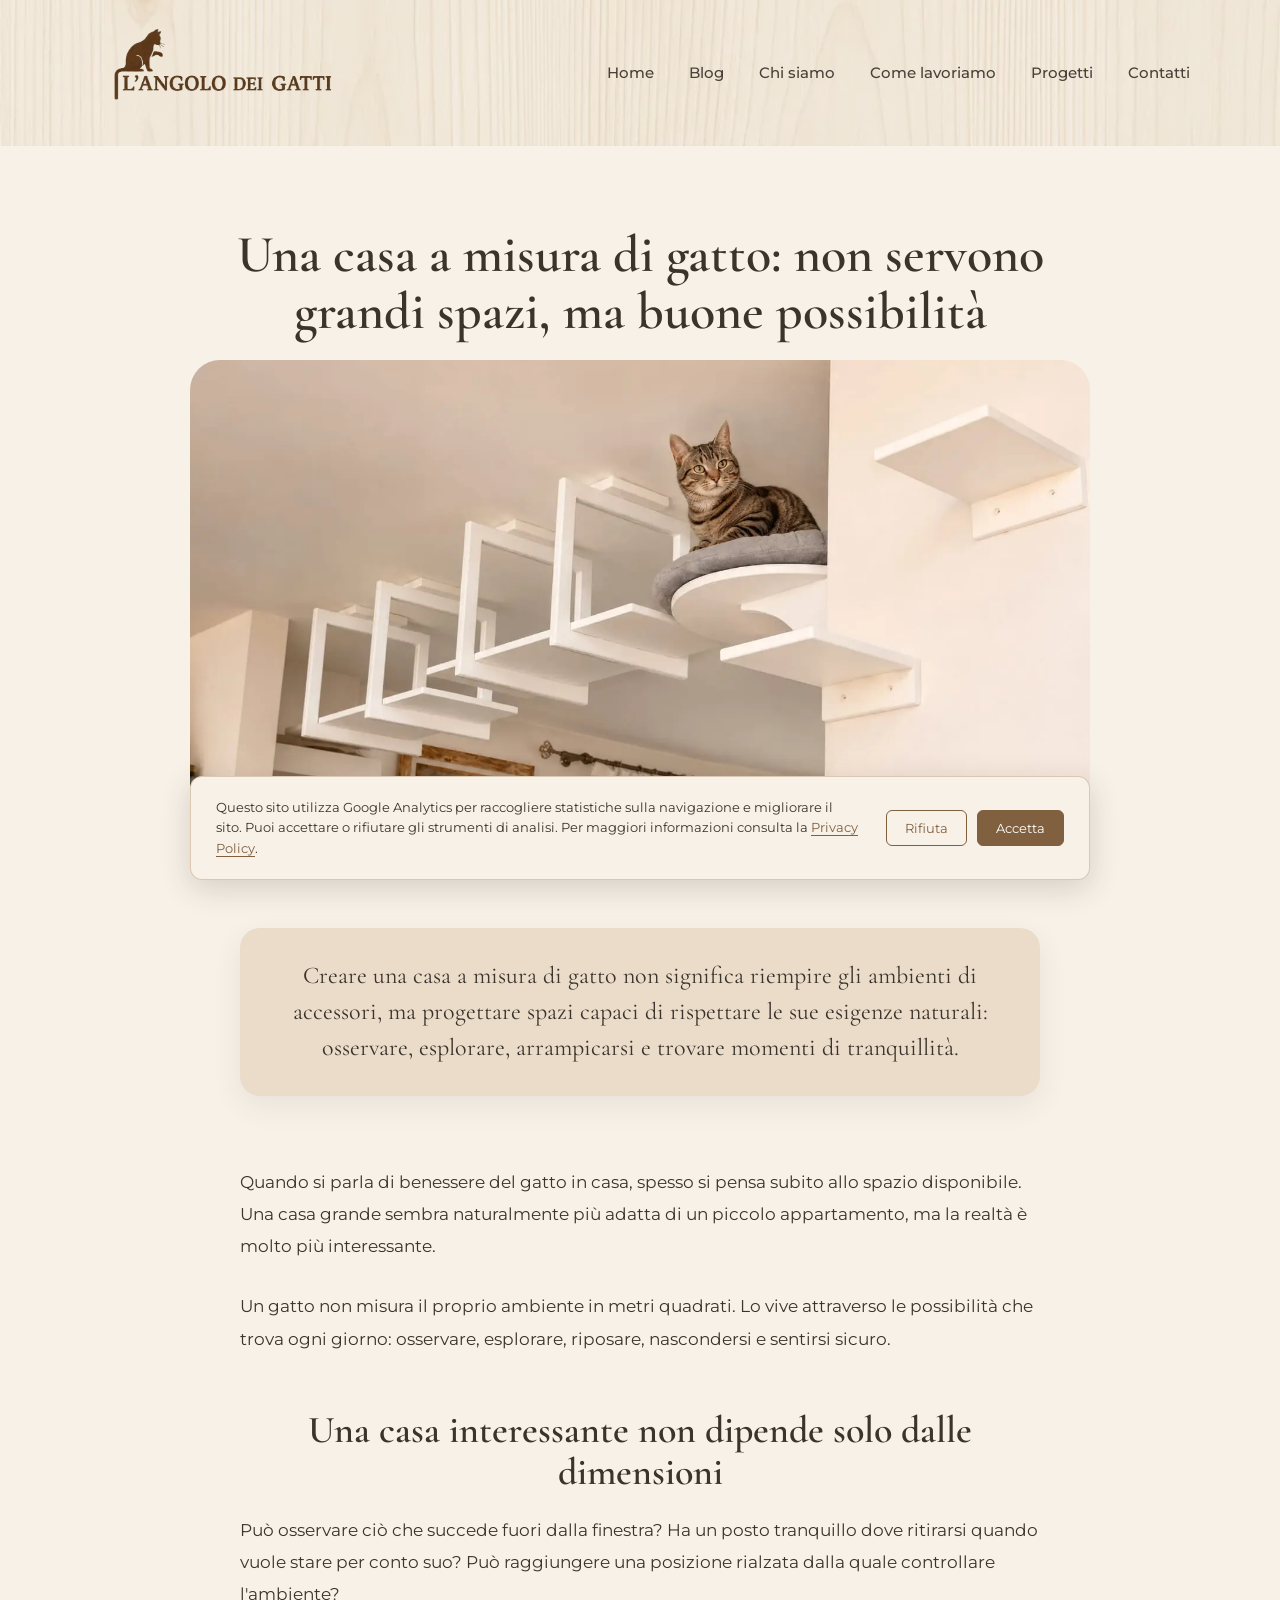
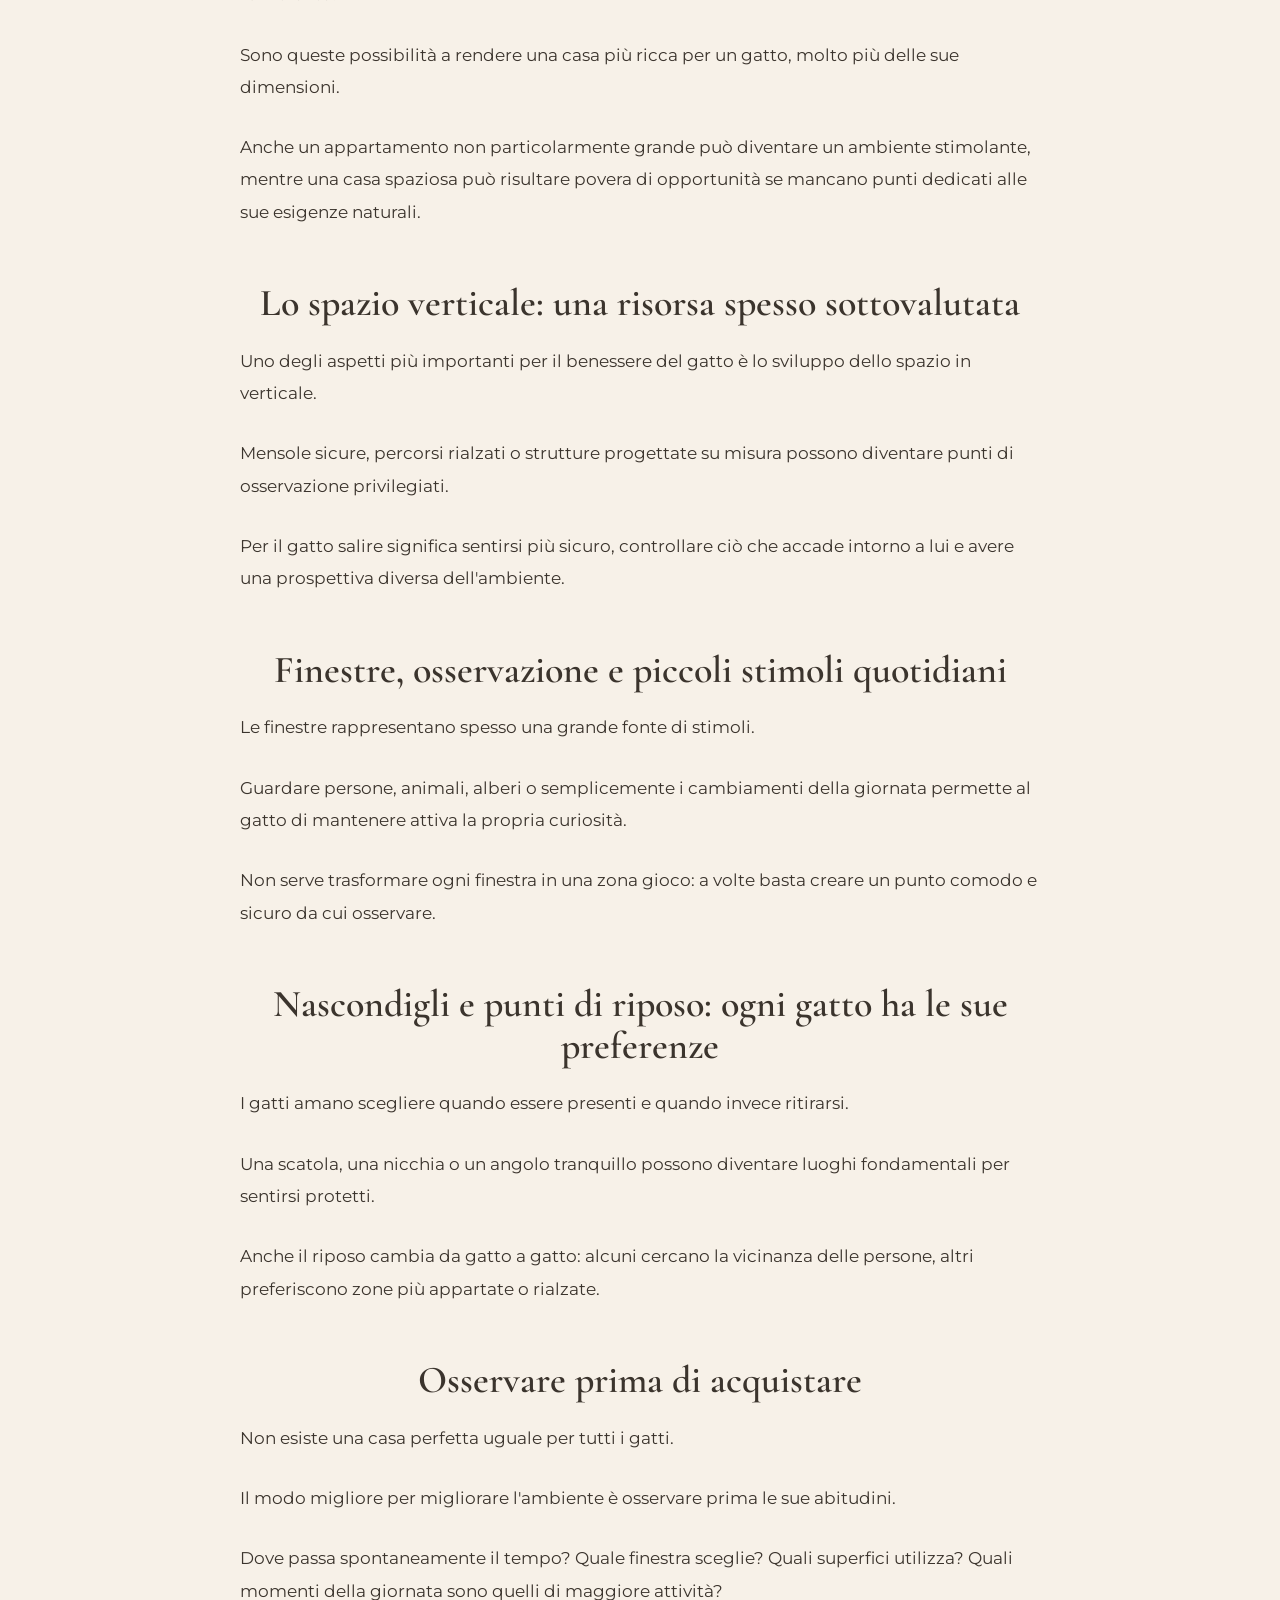
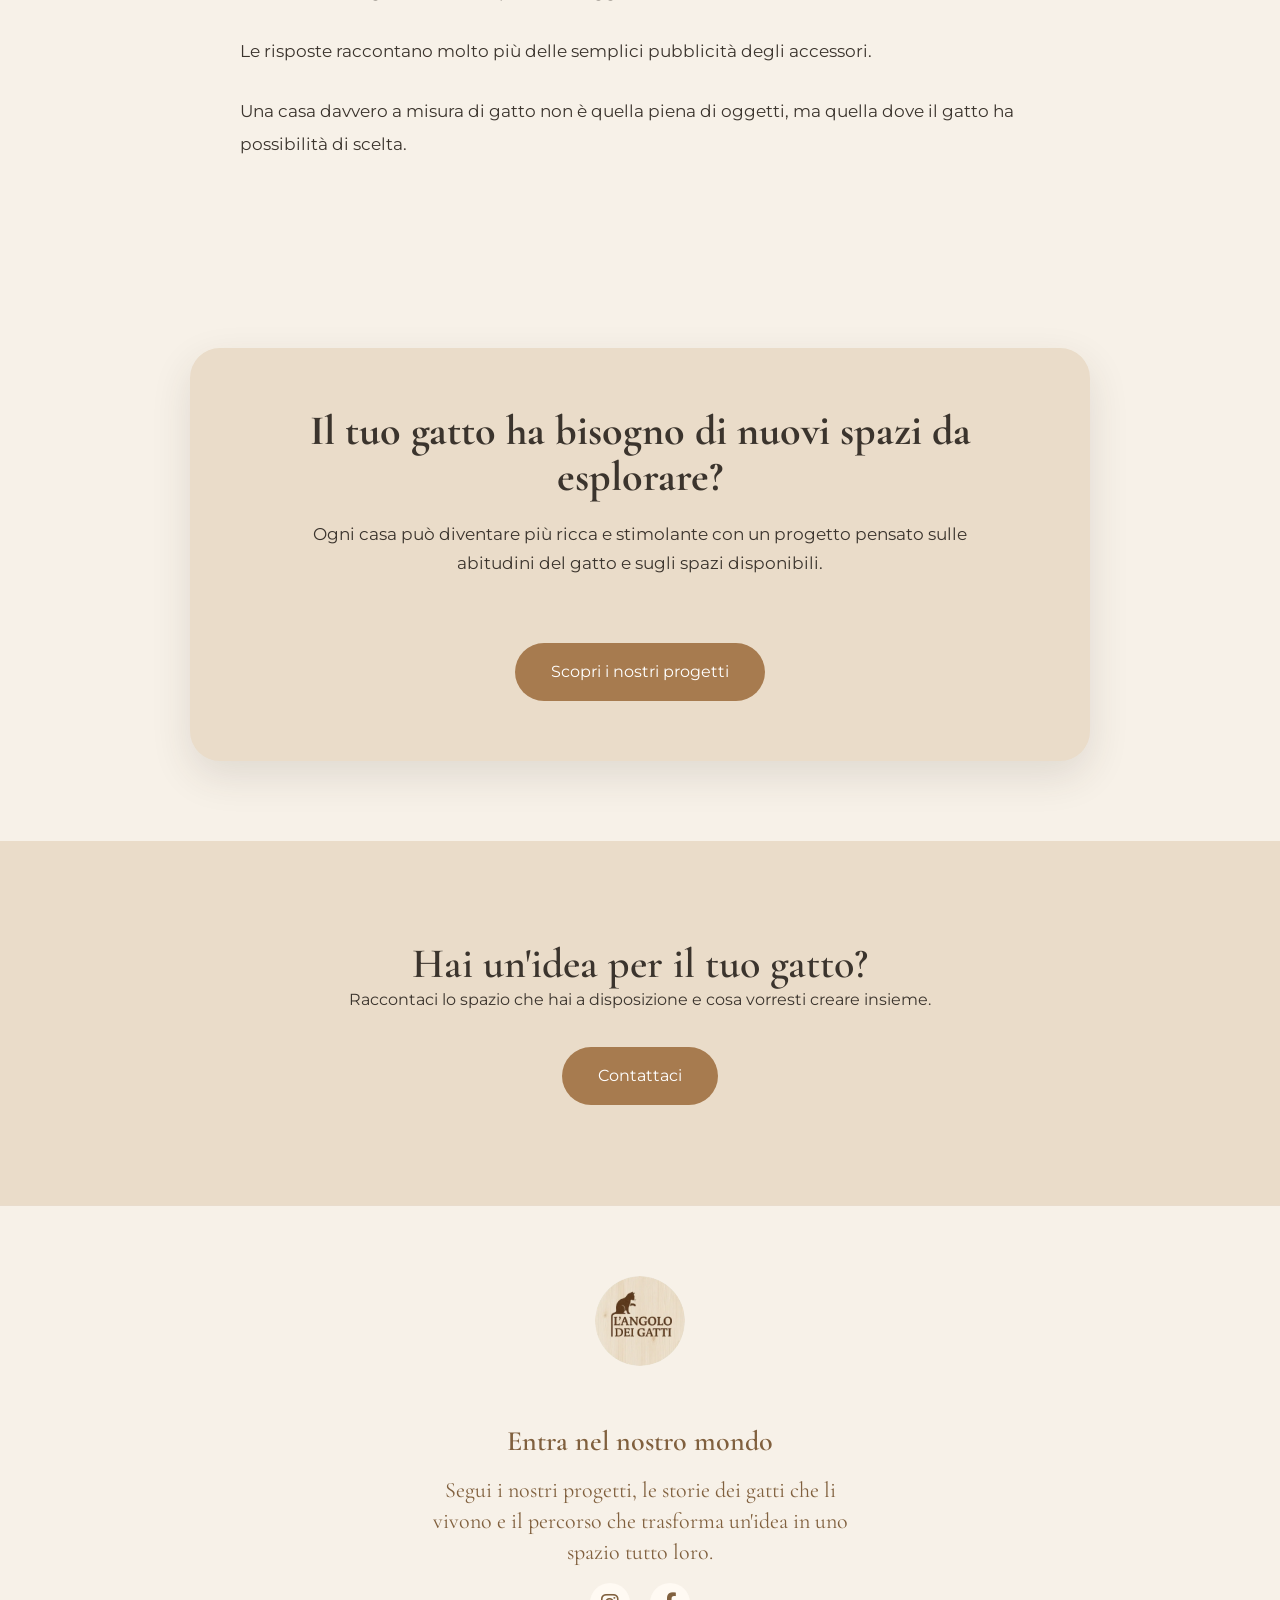
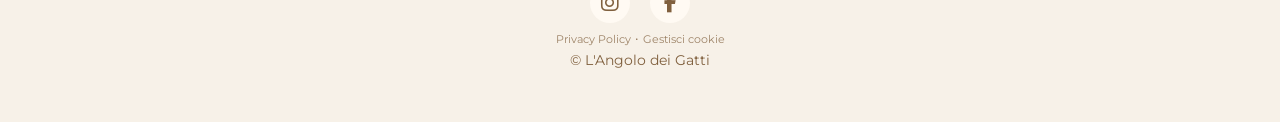
==== commit f7c6a561: "Add files via upload" ====
--- a/articolo-casa-gatto.html
+++ b/articolo-casa-gatto.html
@@ -16,6 +16,37 @@
 
 <link href="https://fonts.googleapis.com/css2?family=Cormorant+Garamond:wght@500;600;700&family=Montserrat:wght@300;400;500;600&display=swap" rel="stylesheet">
 <link rel="stylesheet" href="https://cdnjs.cloudflare.com/ajax/libs/font-awesome/6.5.2/css/all.min.css">
+
+<script type="application/ld+json">
+{
+  "@context": "https://schema.org",
+  "@type": "Article",
+  "headline": "Una casa a misura di gatto: non servono grandi spazi, ma buone possibilità",
+  "description": "Scopri come creare una casa a misura di gatto con spazi per esplorare, osservare, riposare e vivere meglio l'ambiente domestico.",
+  "image": "https://langolodeigatti.it/immagini/casa-gatto.webp",
+  "author": {
+    "@type": "Organization",
+    "name": "L'Angolo dei Gatti",
+    "url": "https://langolodeigatti.it/"
+  },
+  "publisher": {
+    "@type": "Organization",
+    "name": "L'Angolo dei Gatti",
+    "url": "https://langolodeigatti.it/",
+    "logo": {
+      "@type": "ImageObject",
+      "url": "https://langolodeigatti.it/immagini/logo-header.webp"
+    }
+  },
+  "datePublished": "2026-08-28",
+  "dateModified": "2026-08-28",
+  "mainEntityOfPage": {
+    "@type": "WebPage",
+    "@id": "https://langolodeigatti.it/articolo-casa-gatto.html"
+  }
+}
+</script>
+
 </head>
 
 
@@ -41,12 +72,9 @@
 </div>
 
 
-<div class="hamburger">
-
+<button class="hamburger" type="button" aria-label="Apri il menu" aria-expanded="false">
 ☰
-
-</div>
-
+</button>
 
 
 <nav class="menu">
@@ -291,6 +319,7 @@
 
 
 </section>
+
 
 
 
@@ -320,18 +349,34 @@
 Segui i nostri progetti, le storie dei gatti che li vivono e il percorso che trasforma un'idea in uno spazio tutto loro.
 </p>
 
-<a href="https://www.instagram.com/langolodeigatti/" target="_blank">
+<a href="https://www.instagram.com/langolodeigatti/" 
+target="_blank"
+aria-label="Seguici su Instagram">
+
 <i class="fa-brands fa-instagram"></i>
+
 </a>
 
-
-<a href="https://www.facebook.com/langolodeigatti" target="_blank">
+<a href="https://www.facebook.com/langolodeigatti" 
+target="_blank"
+aria-label="Seguici su Facebook">
+
 <i class="fa-brands fa-facebook-f"></i>
+
 </a>
 
 
-</div>
-
+
+</div>
+
+
+<p class="footer-privacy">
+    <a class="privacy-link" href="privacy.html">Privacy Policy</a>
+    <span aria-hidden="true"> · </span>
+    <button id="cookie-settings" class="cookie-settings" type="button">
+        Gestisci cookie
+    </button>
+</p>
 
 <p>
 © L'Angolo dei Gatti
@@ -343,6 +388,28 @@
 
 
 
+<div id="cookie-banner" class="cookie-banner" role="dialog" aria-label="Gestione dei cookie e degli strumenti di analisi">
+
+    <p>
+        Questo sito utilizza Google Analytics per raccogliere statistiche sulla navigazione
+        e migliorare il sito. Puoi accettare o rifiutare gli strumenti di analisi.
+        Per maggiori informazioni consulta la
+        <a href="privacy.html">Privacy Policy</a>.
+    </p>
+
+    <div class="cookie-buttons">
+
+        <button id="cookie-reject" type="button">
+            Rifiuta
+        </button>
+
+        <button id="cookie-accept" type="button">
+            Accetta
+        </button>
+
+    </div>
+
+</div>
 
 
 
--- a/css/stile.css
+++ b/css/stile.css
@@ -1,2576 +1,2084 @@
-/* RESET */
+/* =========================================================
+   RESET E BASE
+   ========================================================= */
 
 * {
-    margin:0;
-    padding:0;
-    box-sizing:border-box;
-}
-
+    margin: 0;
+    padding: 0;
+    box-sizing: border-box;
+}
 
 html {
-    scroll-behavior:smooth;
-}
-
+    scroll-behavior: smooth;
+}
 
 body {
-
-    font-family:'Montserrat', sans-serif;
-    background:#f7f1e8;
-    color:#3b342d;
-    line-height:1.6;
-
-}
-
-
-
-/* ==========================
+    font-family: 'Montserrat', sans-serif;
+    background: #f7f1e8;
+    color: #3b342d;
+    line-height: 1.6;
+}
+
+
+/* =========================================================
    HEADER
-========================== */
-
+   ========================================================= */
 
 .header {
-
-    width:100%;
-    padding:14px 7%;
-
-    display:flex;
-    justify-content:space-between;
-    align-items:center;
-
-    background-color:#f7f1e8;
-
+    width: 100%;
+    padding: 14px 7%;
+
+    display: flex;
+    justify-content: space-between;
+    align-items: center;
+
+    background-color: #f7f1e8;
     background-image:
-    linear-gradient(
-    rgba(247,241,232,0.45),
-    rgba(247,241,232,0.45)
-    ),
-    url("../immagini/texture-legno-header.webp");
-
-    background-size:cover;
-    background-position:center;
-    background-repeat:no-repeat;
-
-    position:relative;
-    z-index:100;
-
-}
-
-
+        linear-gradient(
+            rgba(247, 241, 232, 0.45),
+            rgba(247, 241, 232, 0.45)
+        ),
+        url("../immagini/texture-legno-header.webp");
+
+    background-size: cover;
+    background-position: center;
+    background-repeat: no-repeat;
+
+    position: relative;
+    z-index: 100;
+}
 
 .logo img {
-
-    width:260px;
-    height:auto;
-
-}
-
-
+    width: 260px;
+    height: auto;
+}
 
 .menu {
-
-    display:flex;
-    gap:35px;
-
-}
-
-
+    display: flex;
+    gap: 35px;
+}
 
 .menu a {
-
-    text-decoration:none;
+    text-decoration: none;
     color:#4a4037;
-    font-size:15px;
-    font-weight:500;
-    transition:.3s;
-
-}
-
-
+    font-size: 15px;
+    font-weight: 500;
+    transition: color 0.3s ease;
+}
 
 .menu a:hover {
-
-    color:#a77b4f;
-
-}
-
-
+    color: #a77b4f;
+}
 
 .hamburger {
-
-    display:none;
-    font-size:34px;
-    cursor:pointer;
-
-}
-
-
-
-
-
-/* ==========================
+    display: none;
+    font-size: 34px;
+    cursor: pointer;
+    background: transparent;
+    border: none;
+    padding: 5px;
+    color: #3b342d;
+}
+
+
+/* =========================================================
    HERO
-========================== */
-
+   ========================================================= */
 
 .hero {
-
-    height:85vh;
-    position:relative;
-    overflow:hidden;
-    display:flex;
-    align-items:center;
-
-}
-
-
+    height: 85vh;
+    position: relative;
+    overflow: hidden;
+
+    display: flex;
+    align-items: center;
+}
 
 .hero-image {
-
-    position:absolute;
-    width:100%;
-    height:110%;
-    top:-5%;
-    object-fit:cover;
-    will-change:transform;
-    z-index:0;
-
-}
-
-
+    position: absolute;
+    width: 100%;
+    height: 110%;
+    top: -5%;
+
+    object-fit: cover;
+    will-change: transform;
+
+    z-index: 0;
+}
 
 .hero::before {
-
-    content:"";
-    position:absolute;
-
-    top:0;
-    left:0;
-
-    width:100%;
-    height:80px;
-
-    background:linear-gradient(
-    to bottom,
-    rgba(247,241,232,0.95),
-    rgba(247,241,232,0)
+    content: "";
+
+    position: absolute;
+    top: 0;
+    left: 0;
+
+    width: 100%;
+    height: 80px;
+
+    background: linear-gradient(
+        to bottom,
+        rgba(247, 241, 232, 0.95),
+        rgba(247, 241, 232, 0)
     );
 
-    z-index:2;
-
-}
-
-
+    z-index: 2;
+}
 
 .hero::after {
-
-    content:"";
-    position:absolute;
-
-    inset:0;
-
-    background:rgba(60,45,30,.18);
-
-    z-index:1;
-
-}
-
-
+    content: "";
+
+    position: absolute;
+    inset: 0;
+
+    background: rgba(60, 45, 30, 0.18);
+
+    z-index: 1;
+}
 
 .hero-content {
-
-    position:relative;
-    z-index:3;
-
-    max-width:600px;
-
-    margin-left:8%;
-
-    color:white;
-
-    text-shadow:0 2px 12px rgba(0,0,0,.35);
-
-}
-
-
+    position: relative;
+    z-index: 3;
+
+    max-width: 600px;
+    margin-left: 8%;
+
+    color: white;
+
+    text-shadow: 0 2px 12px rgba(0, 0, 0, 0.35);
+}
 
 .small-title {
-
-    letter-spacing:3px;
-    font-size:14px;
-    margin-bottom:20px;
-
-}
-
-
+    letter-spacing: 3px;
+    font-size: 14px;
+    margin-bottom: 20px;
+}
 
 .hero h1 {
-
-    font-family:'Cormorant Garamond',serif;
-    font-size:74px;
-    line-height:.9;
-    margin-bottom:25px;
-
-}
-
-
+    font-family: 'Cormorant Garamond', serif;
+    font-size: 74px;
+    line-height: 0.9;
+    margin-bottom: 25px;
+}
 
 .hero-description {
-
-    font-size:20px;
-    line-height:1.6;
-    color:white;
-    max-width:600px;
-    margin-top:25px;
-
-}
-
-
+    font-size: 20px;
+    line-height: 1.6;
+    color: white;
+    max-width: 600px;
+    margin-top: 25px;
+}
 
 .hero-details {
-
-    font-size:16px;
-    line-height:1.6;
-    color:rgba(255,255,255,0.85);
-    max-width:560px;
-    margin-top:15px;
-    text-shadow:0 2px 8px rgba(0,0,0,0.45);
-
-}
-
-
-
-/* ==========================
+    font-size: 16px;
+    line-height: 1.6;
+    color: rgba(255, 255, 255, 0.85);
+
+    max-width: 560px;
+    margin-top: 15px;
+
+    text-shadow: 0 2px 8px rgba(0, 0, 0, 0.45);
+}
+
+
+/* =========================================================
    BOTTONI
-========================== */
-
+   ========================================================= */
 
 .button {
-
-    display:inline-block;
-
-    margin-top:35px;
-
-    padding:15px 35px;
-
-    background:#a77b4f;
-
-    color:white;
-
-    text-decoration:none;
-
-    border-radius:30px;
-
-    transition:.35s ease;
-
-}
-
-
+    display: inline-flex;
+
+    justify-content: center;
+    align-items: center;
+    text-align: center;
+
+    margin-top: 35px;
+    padding: 15px 35px;
+
+    background: #a77b4f;
+    color: white;
+
+    text-decoration: none;
+    border: 1px solid transparent;
+    border-radius: 30px;
+
+    transition:
+        background-color 0.35s ease,
+        color 0.35s ease,
+        border-color 0.35s ease,
+        transform 0.35s ease,
+        box-shadow 0.35s ease;
+}
 
 .button:hover {
-
-    transform:translateY(-4px);
-
-    background:#80603e;
-
-    color:white;
-
-}
-
-
+    transform: translateY(-4px);
+    background: #80603e;
+    color: white;
+}
+
+
+/* Bottoni secondari: inizialmente trasparenti */
 
 .secondary {
-
-    background:transparent;
-
-    border:1px solid #a77b4f;
-
-    color:#80603e;
-
-}
-
-
+    background: transparent;
+    border: 1px solid #a77b4f;
+    color: #80603e;
+}
 
 .secondary:hover {
-
-    background:#a77b4f;
-
-    color:white;
-
-    border-color:#a77b4f;
-
-}
-
-
-
-
-
-/* ==========================
-   SEZIONI
-========================== */
-
+    background: #a77b4f;
+    color: white;
+    border-color: #a77b4f;
+}
+
+
+/* =========================================================
+   SEZIONI GENERALI
+   ========================================================= */
 
 .section {
-
-    padding:60px 8%;
-
-}
-
-
+    padding: 60px 8%;
+}
 
 .section-title {
-
-    max-width:700px;
-
-    margin:auto;
-
-    text-align:center;
-
-}
-
-
+    max-width: 700px;
+    margin: auto;
+    text-align: center;
+}
 
 .section-title h2,
 .about-text h2,
 .cta h2,
 .story-text h2 {
-
-    font-family:'Cormorant Garamond',serif;
-    font-size:42px;
-    font-weight:600;
-    line-height:1.1;
-
-}
-
+    font-family: 'Cormorant Garamond', serif;
+    font-size: 42px;
+    font-weight: 600;
+    line-height: 1.1;
+}
 
 .section-title h2 {
-
-    margin-bottom:15px;
-
-}
-
-/* ==========================
-   CARD
-========================== */
-
+    margin-bottom: 15px;
+}
+
+
+/* =========================================================
+   CARD / SERVIZI
+   ========================================================= */
 
 .cards {
-
-    display:grid;
-
-    grid-template-columns:repeat(3,1fr);
-
-    gap:35px;
-
-    margin-top:60px;
-
-
-}
-
-
+    display: grid;
+    grid-template-columns: repeat(3, 1fr);
+
+    gap: 35px;
+    margin-top: 60px;
+}
 
 .card {
-
-    background:#fffaf3;
-
-    padding:40px 20px;
-
-    border-radius:20px;
-
-    text-align:center;
-
-    transition:.4s;
+    background: #fffaf3;
+
+    padding: 40px 20px;
+
+    border-radius: 20px;
+    text-align: center;
 
     box-shadow: 0 8px 24px rgba(59, 52, 45, 0.08);
 
-}
-
-
+    transition:
+        transform 0.4s ease,
+        box-shadow 0.4s ease;
+}
 
 .card:hover {
-
-    transform:translateY(-8px);
-
-}
-
-
+    transform: translateY(-8px);
+    box-shadow: 0 15px 35px rgba(59, 52, 45, 0.14);
+}
 
 .icon {
-
-    width:80px;
-
-    height:80px;
-
-    margin:0 auto 25px;
-
-    display:flex;
-
-    justify-content:center;
-
-    align-items:center;
-
-    transition:.35s ease;
-
-}
-
-
+    width: 80px;
+    height: 80px;
+
+    margin: 0 auto 25px;
+
+    display: flex;
+    justify-content: center;
+    align-items: center;
+
+    transition: transform 0.35s ease;
+}
 
 .icon img {
-
-    width:65px;
-
-    height:65px;
-
-    object-fit:contain;
-
-}
-
-
-/* ==========================
+    width: 65px;
+    height: 65px;
+    object-fit: contain;
+}
+
+.card:hover .icon {
+    transform: translateY(-3px);
+}
+
+
+/* =========================================================
    VALORE SU MISURA
-========================== */
-
+   ========================================================= */
 
 .value-section {
-
-    background:#eadcc9;
-
-    text-align:center;
-
-    max-width:none;
-
-    padding:70px 8%;
-
-    margin:0 0 70px;
-
-}
-
-
+    background: #eadcc9;
+
+    text-align: center;
+
+    max-width: none;
+
+    padding: 70px 8%;
+    margin: 0 0 70px;
+}
 
 .value-section h2 {
-
-    font-family:'Cormorant Garamond',serif;
-
-    font-size:42px;
-
-    font-weight:600;
-
-    line-height:1.1;
-
-    margin-bottom:30px;
-
-}
-
-
-
-.value-section p:not(.small-title) {
-
-    max-width:750px;
-
-    margin:0 auto 20px;
-
-    line-height:1.8;
-
-}
-
-
+    font-family: 'Cormorant Garamond', serif;
+
+    font-size: 42px;
+    font-weight: 600;
+    line-height: 1.1;
+
+    margin-bottom: 30px;
+}
+
+.value-section p {
+    max-width: 750px;
+
+    margin: 0 auto 20px;
+
+    line-height: 1.8;
+}
 
 .custom {
-
-    background:#fffaf3;
-    
-    padding:80px 8% 60px;
-
-}
-
-
-/* ==========================
+    background: #fffaf3;
+    padding: 80px 8% 60px;
+}
+
+
+/* =========================================================
    GALLERIA
-========================== */
-
+   ========================================================= */
 
 .gallery {
-
-    display:grid;
-
-    grid-template-columns:repeat(3,1fr);
-
-    gap:25px;
-
-    margin-top:35px;
-
-}
-
-
+    display: grid;
+    grid-template-columns: repeat(3, 1fr);
+
+    gap: 25px;
+    margin-top: 35px;
+}
 
 .gallery img {
-
-    width:100%;
-
-    aspect-ratio:1/1;
-
-    object-fit:cover;
-
-    border-radius:22px;
-
-    transition:.45s ease;
-
-}
-
+    width: 100%;
+    aspect-ratio: 1 / 1;
+
+    object-fit: cover;
+
+    border-radius: 22px;
+
+    transition:
+        transform 0.45s ease,
+        box-shadow 0.45s ease;
+}
 
 .gallery img:hover {
-
-    transform:scale(1.04);
-
-}
-
-/* ==========================
-   ABOUT
-========================== */
-
+    transform: scale(1.04);
+}
+
+
+/* =========================================================
+   ABOUT PREVIEW
+   ========================================================= */
 
 .about-preview {
-
-    display:grid;
-
-    grid-template-columns:1fr 1fr;
-
-    gap:60px;
-
-    padding:100px 8%;
-
-    align-items:center;
-
-}
-
-
+    display: grid;
+    grid-template-columns: 1fr 1fr;
+
+    gap: 60px;
+
+    padding: 100px 8%;
+
+    align-items: center;
+}
 
 .about-image img {
-
-    width:100%;
-
-    border-radius:25px;
-
-    transition:.45s ease;
-
-}
-
-
+    width: 100%;
+    border-radius: 25px;
+
+    transition:
+        transform 0.45s ease,
+        box-shadow 0.45s ease;
+}
 
 .about-image img:hover {
-
-    transform:scale(1.03);
-
-}
-
-
-
-
-
-/* ==========================
+    transform: scale(1.03);
+}
+
+
+/* =========================================================
    CTA
-========================== */
-
+   ========================================================= */
 
 .cta {
-
-    background:#eadcc9;
-
-    padding:100px 20px;
-
-    text-align:center;
-
-}
-
-
-
-
-
-/* ==========================
+    background: #eadcc9;
+
+    padding: 100px 20px;
+
+    text-align: center;
+}
+
+
+/* =========================================================
    FOOTER
-========================== */
-
+   ========================================================= */
 
 footer {
-
-    text-align:center;
-
-    padding:70px 20px 50px;
-
-    background:#f7f1e8;
-
-    border-top:1px solid rgba(167,123,79,0.18);
-
-}
-
-
+    text-align: center;
+
+    padding: 70px 20px 50px;
+
+    background: #f7f1e8;
+
+    border-top: 1px solid rgba(167, 123, 79, 0.18);
+}
 
 footer img {
-
-    width:90px;
-
-    margin-bottom:20px;
-
-    border-radius:50%;
-
-}
-
-
+    width: 90px;
+
+    margin-bottom: 20px;
+
+    border-radius: 50%;
+}
 
 footer p {
-
-    font-size:14px;
-
-    color:#80603e;
-
-}
-
-
-
-
-
-/* ==========================
-   ANIMAZIONI
-========================== */
-
+    font-size: 14px;
+    color: #80603e;
+}
+
+
+/* =========================================================
+   ANIMAZIONI DI ENTRATA
+   ========================================================= */
 
 .reveal {
-
-    opacity:0;
-
-    transform:translateY(25px);
+    opacity: 0;
+
+    transform: translateY(25px);
 
     transition:
-    opacity .8s ease,
-    transform .8s ease;
-
-}
-
-
+        opacity 0.8s ease,
+        transform 0.8s ease;
+}
 
 .reveal.visible {
-
-    opacity:1;
-
-    transform:translateY(0);
-
-}
-
-
-
-
-
-/* ==========================
+    opacity: 1;
+    transform: translateY(0);
+}
+
+
+/* =========================================================
    RECENSIONI
-========================== */
-
+   ========================================================= */
 
 .reviews-grid {
-
-    display:grid;
-
-    grid-template-columns:repeat(3,1fr);
-
-    gap:40px;
-
-    margin-top:60px;
-
-}
-
-
+    display: grid;
+    grid-template-columns: repeat(3, 1fr);
+
+    gap: 40px;
+
+    margin-top: 60px;
+}
 
 .review-card {
-
-    background:#fffaf3;
-
-    padding:40px 35px;
-
-    border-radius:22px;
-
-    text-align:center;
-
-    transition:.4s ease;
-
-}
-
-
+    background: #fffaf3;
+
+    padding: 40px 35px;
+
+    border-radius: 22px;
+
+    text-align: center;
+
+    transition:
+        transform 0.4s ease,
+        box-shadow 0.4s ease;
+}
 
 .review-card:hover {
-
-    transform:translateY(-8px);
-
-}
-
-
+    transform: translateY(-8px);
+    box-shadow: 0 15px 35px rgba(59, 52, 45, 0.12);
+}
 
 .stars {
-
-    color:#a77b4f;
-
-    font-size:22px;
-
-    margin-bottom:20px;
-
-}
-
-
+    color: #a77b4f;
+
+    font-size: 22px;
+
+    margin-bottom: 20px;
+}
 
 .review-card p {
-
-    font-style:italic;
-
-    margin-bottom:25px;
-
-    font-size:15px;
-
-}
-
+    font-style: italic;
+
+    margin-bottom: 25px;
+
+    font-size: 15px;
+}
 
 .reviews-button {
-
-    text-align:center;
-
-    margin-top:50px;
-
-}
-
-
+    text-align: center;
+    margin-top: 50px;
+}
 
 .reviews-button .button {
-
-    display:inline-flex;
-
-    justify-content:center;
-
-    align-items:center;
-
-    text-align:center;
-
-}
-
-
-
-/* ==========================
+    display: inline-flex;
+
+    justify-content: center;
+    align-items: center;
+    text-align: center;
+}
+
+
+/* =========================================================
    PAGINA PROGETTI
-========================== */
-
+   ========================================================= */
 
 .portfolio {
-
-    display:grid;
-
-    grid-template-columns:repeat(3,1fr);
-
-    gap:25px;
-
-    margin-top:35px;
-
-}
-
-
+    display: grid;
+    grid-template-columns: repeat(3, 1fr);
+
+    gap: 25px;
+
+    margin-top: 35px;
+}
 
 .portfolio img {
-
-    width:100%;
-
-    max-width:100%;
-
-    height:auto;
-
-    aspect-ratio:1 / 1;
-
-    object-fit:cover;
-
-    border-radius:22px;
-
-    transition:.45s ease;
-
-}
-
+    width: 100%;
+    max-width: 100%;
+
+    height: auto;
+
+    aspect-ratio: 1 / 1;
+
+    object-fit: cover;
+
+    border-radius: 22px;
+
+    transition:
+        transform 0.45s ease,
+        box-shadow 0.45s ease;
+}
 
 .portfolio img:hover {
-
-    transform:scale(1.02);
-
-}
-
-
+    transform: scale(1.02);
+}
 
 .projects {
-
-    text-align:center;
-
-    padding:0 0 70px;
-
-}
-
-
+    text-align: center;
+    padding: 0 0 70px;
+}
 
 .projects-button {
-
-    display:flex;
-
-    justify-content:center;
-
-    width:100%;
-
-    margin-top:35px;
-
-}
-
+    display: flex;
+
+    justify-content: center;
+
+    width: 100%;
+
+    margin-top: 35px;
+}
 
 .projects-button .button {
-
-    display:inline-block;
-
-}
-
-
-
-/* ==========================
-   PALLINI CAROSELLO
-========================== */
-
+    display: inline-block;
+}
+
+
+/* =========================================================
+   CAROSELLO MOBILE
+   ========================================================= */
 
 .mobile-dots {
-
-    display:none;
-
-}
-
+    display: none;
+}
 
 .mobile-hint {
-
-    display:none;
-
-}
-
-
-
-
-
-/* ==========================
+    display: none;
+}
+
+
+/* =========================================================
    STORY SECTION
-========================== */
-
+   ========================================================= */
 
 .story-section {
-
-    display:grid;
-
-    grid-template-columns:1fr 1fr;
-
-    gap:70px;
-
-    padding:100px 8%;
-
-    align-items:center;
-
-}
-
-
-
-
-
-    .story-image img {
-
-        width:100%;
-
-        height:650px;
-
-        object-fit:cover;
-
-        border-radius:25px;
-
-    }
-
-
-
-
+    display: grid;
+    grid-template-columns: 1fr 1fr;
+
+    gap: 70px;
+
+    padding: 100px 8%;
+
+    align-items: center;
+}
+
+.story-image {
+    display: flex;
+    justify-content: center;
+}
+
+.story-image img {
+    width: 100%;
+    height: 650px;
+
+    object-fit: cover;
+
+    border-radius: 25px;
+
+    transition:
+        transform 0.45s ease,
+        box-shadow 0.45s ease;
+}
 
 .story-image img:hover {
-
-    transform:scale(1.03);
-
-}
-
-
-
-.story-image {
-
-    display:flex;
-
-    justify-content:center;
-
-}
-
-
+    transform: scale(1.03);
+}
 
 .story-text h2 {
-
-    font-family:'Cormorant Garamond',serif;
-
-    font-size:48px;
-
-    font-weight:600;
-
-    line-height:1.1;
-
-    margin-bottom:30px;
-
-}
-
-
+    font-family: 'Cormorant Garamond', serif;
+
+    font-size: 48px;
+    font-weight: 600;
+
+    line-height: 1.1;
+
+    margin-bottom: 30px;
+}
 
 .story-text p {
-
-    margin-bottom:18px;
-
-    line-height:1.7;
-
-}
-
-
-/* ==========================
-   HOME ABOUT STORY
-========================== */
-
+    margin-bottom: 18px;
+    line-height: 1.7;
+}
+
+
+/* =========================================================
+   HOME - LA NOSTRA STORIA
+   ========================================================= */
 
 .home-about-story {
-
-    position:relative;
-
-    width:90%;
-
-    max-width:1400px;
-
-    height:650px;
-
-    margin:100px auto;
-
-    overflow:hidden;
-
-    border-radius:30px;
-
-}
-
-
+    position: relative;
+
+    width: 90%;
+    max-width: 1400px;
+
+    height: 650px;
+
+    margin: 100px auto;
+
+    overflow: hidden;
+
+    border-radius: 30px;
+}
 
 .home-about-story > img {
-
-    width:100%;
-
-    height:100%;
-
-    object-fit:cover;
-
-    object-position:center 60%;
-
-}
-
-
+    width: 100%;
+    height: 100%;
+
+    object-fit: cover;
+    object-position: center 60%;
+}
 
 .home-about-story::after {
-
-    content:"";
-
-    position:absolute;
-
-    inset:0;
-
-    background:linear-gradient(
-        rgba(0,0,0,0.15),
-        rgba(0,0,0,0.55)
+    content: "";
+
+    position: absolute;
+    inset: 0;
+
+    background: linear-gradient(
+        rgba(0, 0, 0, 0.15),
+        rgba(0, 0, 0, 0.55)
     );
-
-}
-
-
+}
 
 .home-about-overlay {
-
-    position:absolute;
-
-    z-index:2;
-
-    left:8%;
-
-    bottom:10%;
-
-    max-width:600px;
-
-    color:white;
-
-    text-shadow:0 3px 15px rgba(0,0,0,0.45);
-     
-
-}
-
-
+    position: absolute;
+
+    z-index: 2;
+
+    left: 8%;
+    bottom: 10%;
+
+    max-width: 600px;
+
+    color: white;
+
+    text-shadow: 0 3px 15px rgba(0, 0, 0, 0.45);
+}
 
 .home-about-overlay .small-title {
-
-    color:white;
-
-}
-
-
+    color: white;
+}
 
 .home-about-overlay h2 {
-
-    font-family:'Cormorant Garamond',serif;
-
-    font-size:55px;
-
-    line-height:1;
-
-    margin-bottom:25px;
-
-}
-
-
-
-.home-about-overlay p:not(.small-title) {
-
-    font-size:17px;
-
-    line-height:1.7;
-
-    margin-bottom:15px;
-
-}
-
-
+    font-family: 'Cormorant Garamond', serif;
+
+    font-size: 55px;
+    line-height: 1;
+
+    margin-bottom: 25px;
+}
+
+.home-about-overlay p {
+    font-size: 17px;
+
+    line-height: 1.7;
+
+    margin-bottom: 15px;
+}
 
 .home-about-overlay .button {
-
-    margin-top:20px;
-
-
-    background:#a77b4f;
-
-    border:none;
-
-    color:white;
-
-}
-
+    margin-top: 20px;
+
+    background: #a77b4f;
+
+    border: none;
+
+    color: white;
+}
 
 .home-about-overlay .button:hover {
-
-    background:#80603e;
-
-}
-
-/* ==========================
+    background: #80603e;
+}
+
+
+/* =========================================================
    PAGINA CHI SIAMO
-========================== */
-
+   ========================================================= */
 
 .about-hero {
-
-    display:grid;
-
-    grid-template-columns:1fr 1fr;
-
-    gap:60px;
-
-    padding:100px 8% 50px;
-
-    align-items:center;
-
-}
-
-
+    display: grid;
+    grid-template-columns: 1fr 1fr;
+
+    gap: 60px;
+
+    padding: 100px 8% 50px;
+
+    align-items: center;
+}
 
 .about-hero-image img {
-
-    width:100%;
-
-    height:600px;
-
-    object-fit:cover;
-
-    border-radius:30px;
-
-}
-
-
+    width: 100%;
+    height: 600px;
+
+    object-fit: cover;
+
+    border-radius: 30px;
+
+    transition: transform 0.45s ease;
+}
+
+.about-hero-image img:hover {
+    transform: scale(1.03);
+}
 
 .about-hero-text h1 {
-
-    font-family:'Cormorant Garamond',serif;
-
-    font-size:60px;
-
-    line-height:1;
-
-    margin-bottom:30px;
-
-}
-
-
+    font-family: 'Cormorant Garamond', serif;
+
+    font-size: 60px;
+    line-height: 1;
+
+    margin-bottom: 30px;
+}
 
 .about-hero-text p {
-
-    font-size:18px;
-
-    line-height:1.7;
-
-}
-
-
-
+    font-size: 18px;
+    line-height: 1.7;
+}
 
 .about-story {
-
-    max-width:850px;
-
-    margin:auto;
-
-    padding:45px 8% 70px;
-
-    text-align:center;
-
-}
-
-
+    max-width: 850px;
+
+    margin: auto;
+
+    padding: 45px 8% 70px;
+
+    text-align: center;
+}
 
 .about-story h2,
 .about-philosophy h2,
 .about-us h2,
 .about-cta h2 {
-
-    font-family:'Cormorant Garamond',serif;
-
-    font-size:44px;
-
-    line-height:1.1;
-
-    margin-bottom:30px;
-
-}
-
-
+    font-family: 'Cormorant Garamond', serif;
+
+    font-size: 44px;
+    line-height: 1.1;
+
+    margin-bottom: 30px;
+}
 
 .about-story p,
 .about-philosophy p,
 .about-us p {
-
-    margin-bottom:18px;
-
-    line-height:1.7;
-
-}
-
-
+    margin-bottom: 18px;
+    line-height: 1.7;
+}
 
 .about-philosophy {
-
-    background:#eadcc9;
-
-    padding:90px 8%;
-
-    text-align:center;
-
-}
-
-
+    background: #eadcc9;
+
+    padding: 90px 8%;
+
+    text-align: center;
+}
 
 .about-principle {
-
-    margin-top:80px;
-
-    padding:40px 20px;
-
-    text-align:center;
-
-}
-
+    margin-top: 80px;
+
+    padding: 40px 20px;
+
+    text-align: center;
+}
 
 .about-principle p {
-
-    font-family:'Cormorant Garamond',serif;
-
-    font-size:42px;
-
-    line-height:1.1;
-
-    color:#3b342d;
-
-}
-
+    font-family: 'Cormorant Garamond', serif;
+
+    font-size: 42px;
+    line-height: 1.1;
+
+    color: #3b342d;
+}
 
 .about-principle span {
-
+    display: block;
+
+    margin-top: 20px;
+
+    font-size: 15px;
+
+    letter-spacing: 1px;
+
+    color: #80603e;
+}
+
+.about-us {
+    max-width: 850px;
+
+    margin: auto;
+
+    padding: 80px 8%;
+
+    text-align: center;
+}
+
+.about-cta {
+    background: #eadcc9;
+
+    padding: 100px 20px;
+
+    text-align: center;
+}
+
+
+/* =========================================================
+   BOX ANYA E MIMÌ
+   ========================================================= */
+
+.cats-story {
+    display: grid;
+    grid-template-columns: repeat(2, 1fr);
+
+    gap: 35px;
+
+    max-width: 1000px;
+
+    margin: 50px auto 0;
+}
+
+.cat-story-card {
+    background: #fffaf3;
+
+    border-radius: 25px;
+
+    padding: 55px 45px;
+
+    min-height: 320px;
+
+    display: flex;
+    flex-direction: column;
+
+    justify-content: center;
+
+    text-align: center;
+
+    box-shadow: 0 15px 35px rgba(80, 60, 40, 0.12);
+
+    transition:
+        transform 0.35s ease,
+        box-shadow 0.35s ease;
+}
+
+.cat-story-card:hover {
+    transform: translateY(-6px);
+
+    box-shadow: 0 20px 45px rgba(80, 60, 40, 0.18);
+}
+
+.cat-story-card h3 {
+    font-family: 'Cormorant Garamond', serif;
+
+    font-size: 42px;
+
+    margin-bottom: 10px;
+}
+
+.cat-story-card h4 {
+    font-size: 15px;
+
+    font-weight: 500;
+
+    color: #80603e;
+
+    margin-bottom: 25px;
+}
+
+.cat-story-card p {
+    line-height: 1.7;
+}
+
+.cat-story-card:nth-child(2) {
+    transition-delay: 0.15s;
+}
+
+
+/* =========================================================
+   BLOG
+   ========================================================= */
+
+.blog-page {
+    padding: 80px 8%;
+}
+
+.blog-grid {
+    display: grid;
+    grid-template-columns: repeat(2, 1fr);
+
+    gap: 45px;
+
+    margin-top: 60px;
+
+    max-width: 1100px;
+
+    margin-left: auto;
+    margin-right: auto;
+}
+
+.blog-card {
+    background: #fffaf3;
+
+    border-radius: 22px;
+
+    overflow: hidden;
+
+    box-shadow: 0 8px 24px rgba(59, 52, 45, 0.08);
+
+    transition:
+        transform 0.35s ease,
+        box-shadow 0.35s ease;
+}
+
+.blog-card:hover {
+    transform: translateY(-8px);
+
+    box-shadow: 0 15px 35px rgba(59, 52, 45, 0.14);
+}
+
+.blog-card img {
+    width: 100%;
+    height: 220px;
+
+    object-fit: cover;
+
+    transition: transform 0.45s ease;
+}
+
+.blog-card:hover img {
+    transform: scale(1.03);
+}
+
+.blog-card-content {
+    padding: 30px;
+}
+
+.blog-card h2 {
+    font-family: 'Cormorant Garamond', serif;
+
+    font-size: 30px;
+    line-height: 1.15;
+
+    margin-bottom: 15px;
+
+    text-align: center;
+}
+
+.blog-card h3 {
+    text-align: center;
+}
+
+.blog-card p {
+    font-size: 16px;
+
+    line-height: 1.7;
+
+    margin-bottom: 20px;
+
+    text-align: center;
+}
+
+.blog-card a {
     display:block;
-
-    margin-top:20px;
-
-    font-size:15px;
-
-    letter-spacing:1px;
+    width:max-content;
+    margin:20px auto 0;
+    padding:10px 24px;
 
     color:#80603e;
-
-}
-
-
-.about-us {
-
-    max-width:850px;
-
-    margin:auto;
-
-    padding:80px 8%;
-
-    text-align:center;
-
-}
-
-
-
-.about-cta {
-
-    background:#eadcc9;
-
-    padding:100px 20px;
-
-    text-align:center;
-
-}
-
-/* ==========================
-   BOX ANYA E MIMÌ
-========================== */
-
-
-.cats-story {
-
-    display:grid;
-
-    grid-template-columns:repeat(2,1fr);
-
-    gap:35px;
-
-    max-width:1000px;
-
-    margin:50px auto 0;
-
-}
-
-
-
-.cat-story-card {
-
-    background:#fffaf3;
-
-    border-radius:25px;
-
-    padding:55px 45px;
-
-    min-height:320px;
-
-    display:flex;
-
-    flex-direction:column;
-
-    justify-content:center;
-
-    text-align:center;
-
-    box-shadow:0 15px 35px rgba(80,60,40,0.12);
+    background:transparent;
+
+    border:1px solid #a77b4f;
+    border-radius:30px;
+
+    text-decoration:none;
+    font-size:14px;
+    font-weight:500;
 
     transition:.35s ease;
-
-}
-
-
-.cat-story-card:hover {
-
-    transform:translateY(-6px);
-
-    box-shadow:0 20px 45px rgba(80,60,40,0.18);
-
-}
-
-
-.cat-story-card h3 {
-
-    font-family:'Cormorant Garamond',serif;
-
-    font-size:42px;
-
-    margin-bottom:10px;
-
-}
-
-
-
-.cat-story-card h4 {
-
-    font-size:15px;
-
-    font-weight:500;
-
-    color:#80603e;
-
-    margin-bottom:25px;
-
-}
-
-
-
-.cat-story-card p {
-
-    line-height:1.7;
-
-}
-
-.cat-story-card:nth-child(2) {
-
-    transition-delay:.15s;
-
-}
-
-
-/* ==========================
-   BLOG
-========================== */
-
-
-.blog-page {
-
-    padding:80px 8%;
-
-}
-
-
-
-.blog-grid {
-
-    display:grid;
-
-    grid-template-columns:repeat(2, 1fr);
-
-    gap:45px;
-
-    margin-top:60px;
-
-    max-width:1100px;
-
-    margin-left:auto;
-
-    margin-right:auto;
-
-}
-
-
-
-.blog-card {
-
-    background:#fffaf3;
-
-    border-radius:22px;
-
-    overflow:hidden;
-
-    box-shadow:0 8px 24px rgba(59,52,45,0.08);
-
-    transition:.35s ease;
-
-}
-
-
-
-.blog-card:hover {
-
-    transform:translateY(-8px);
-
-}
-
-
+}
+
+.blog-card a:hover {
+    background:#a77b4f;
+    color:white;
+    transform:translateY(-3px);
+}
+
+
+/* =========================================================
+   ARTICOLI BLOG
+   ========================================================= */
+
+.article-page {
+    padding: 80px 8%;
+
+    color: #3b342d;
+}
+
+.article-header {
+    max-width: 900px;
+
+    margin: auto;
+
+    text-align: center;
+}
+
+.article-header h1 {
+    font-family: 'Cormorant Garamond', serif;
+
+    font-size: 52px;
+
+    font-weight: 600;
+
+    line-height: 1.1;
+
+    color: #3b342d;
+
+    margin-bottom: 20px;
+}
+
+.article-image {
+    width: 100%;
+
+    max-height: 520px;
+
+    object-fit: cover;
+
+    border-radius: 30px;
+}
+
+.article-intro {
+    max-width: 800px;
+
+    margin: 40px auto 0;
+
+    padding: 30px 35px;
+
+    background: #eadcc9;
+
+    border-radius: 20px;
+
+    box-shadow: 0 10px 30px rgba(59, 52, 45, 0.08);
+}
+
+.article-intro p {
+    font-family: 'Cormorant Garamond', serif;
+
+    font-size: 24px;
+
+    line-height: 1.5;
+
+    color: #3b342d;
+
+    margin: 0;
+
+    text-align: center;
+}
+
+.article-content {
+    max-width: 800px;
+
+    margin: 70px auto 0;
+}
+
+.article-content p {
+    font-size: 17px;
+
+    line-height: 1.9;
+
+    color: #3b342d;
+
+    margin-bottom: 28px;
+
+    text-align: left;
+}
+
+.article-content h2 {
+    font-family: 'Cormorant Garamond', serif;
+
+    font-size: 38px;
+
+    font-weight: 600;
+
+    line-height: 1.1;
+
+    margin-top: 55px;
+    margin-bottom: 20px;
+
+    color: #3b342d;
+
+    text-align: center;
+}
+
+
+/* =========================================================
+   CTA INTERNA ARTICOLO
+   ========================================================= */
+
+.article-cta {
+    max-width: 900px;
+
+    margin: 80px auto;
+
+    padding: 60px 8%;
+
+    background: #eadcc9;
+
+    border-radius: 30px;
+
+    text-align: center;
+
+    box-shadow: 0 15px 40px rgba(59, 52, 45, 0.12);
+}
+
+.article-cta h2 {
+    font-family: 'Cormorant Garamond', serif;
+
+    font-size: 42px;
+
+    line-height: 1.1;
+
+    margin-bottom: 20px;
+}
+
+.article-cta p {
+    font-size: 17px;
+
+    line-height: 1.7;
+
+    margin-bottom: 30px;
+}
+
+.article-content .article-cta p {
+    text-align: center;
+}
+
+
+/* =========================================================
+   META ARTICOLO
+   ========================================================= */
+
+.article-meta {
+    font-size: 14px;
+
+    color: #80603e;
+
+    margin-bottom: 35px;
+
+    letter-spacing: 0.5px;
+}
+
+
+/* =========================================================
+   BLOG HOME
+   ========================================================= */
+
+.blog-preview {
+    background: #eadcc9;
+}
+
+.blog-cards {
+    display: grid;
+    grid-template-columns: repeat(3, 1fr);
+
+    gap: 35px;
+
+    max-width: 1200px;
+
+    margin: 60px auto 0;
+}
+
+
+/* Le card della home usano lo stesso effetto delle card blog */
+
+.blog-cards .blog-card {
+    background: #fffaf3;
+
+    border-radius: 25px;
+
+    overflow: hidden;
+
+    transition:
+        transform 0.4s ease,
+        box-shadow 0.4s ease;
+}
+
+.blog-cards .blog-card:hover {
+    transform: translateY(-8px);
+
+    box-shadow: 0 15px 35px rgba(59, 52, 45, 0.14);
+}
 
 .blog-card img {
-
-    width:100%;
-
-    height:220px;
-
-    object-fit:cover;
-
-}
-
-
-
-.blog-card-content {
-
-    padding:30px;
-
-}
-
-
-
-.blog-card h2 {
-
-    font-family:'Cormorant Garamond',serif;
-
-    font-size:30px;
-
-    line-height:1.15;
-
-    margin-bottom:15px;
-
-    text-align:center;
-
-}
-
-
+    width: 100%;
+
+    height: 230px;
+
+    object-fit: cover;
+}
+
+.blog-card div {
+    padding: 30px;
+}
+
+.blog-card h3 {
+    font-family: 'Cormorant Garamond', serif;
+
+    font-size: 30px;
+
+    line-height: 1.1;
+
+    margin-bottom: 15px;
+}
 
 .blog-card p {
-
-    font-size:16px;
-
-    line-height:1.7;
-
-    margin-bottom:20px;
-
-    text-align:center;
-
-}
-
-
-
-.blog-card a {
-
-    color:#80603e;
-
-    text-decoration:none;
-
-    font-weight:500;
-
-    display:block;
-    
-    text-align:center;
-
-}
-
-
-.blog-card h3 {
-
-    text-align:center;
-
-}
-
-
-/* ==========================
-   ARTICOLI BLOG
-========================== */
-
-
-.article-page {
-
-    padding:80px 8%;
-
-    color:#3b342d;
-
-}
-
-
-
-.article-header {
-
-    max-width:900px;
-
-    margin:auto;
-
-    text-align:center;
-
-}
-
-
-
-.article-header h1 {
-
-    font-family:'Cormorant Garamond',serif;
-
-    font-size:52px;
-
-    font-weight:600;
-
-    line-height:1.1;
-
-    color:#3b342d;
-
-    margin-bottom:20px;
-    
-
-}
-
-
-
-.article-image {
-
-    width:100%;
-
-    max-height:520px;
-
-    object-fit:cover;
-
-    border-radius:30px;
-
-}
-
-.article-intro {
-
-    max-width:800px;
-
-    margin:40px auto 0;
-
-    padding:30px 35px;
-
-    background:#eadcc9;
-
-    border-radius:20px;
-
-    box-shadow:0 10px 30px rgba(59,52,45,0.08);
-
-}
-
-
-.article-intro p {
-
-    font-family:'Cormorant Garamond',serif;
-
-    font-size:24px;
-
-    line-height:1.5;
-
-    color:#3b342d;
-
-    margin:0;
-
-    text-align:center;
-
-}
-
-.article-content {
-
-    max-width:800px;
-
-    margin:70px auto 0;
-
-}
-
-
-
-.article-content p {
-
-font-size:17px;
-
-line-height:1.9;
-
-color:#3b342d;
-
-margin-bottom:28px;
-
-text-align:left;
-
-}
-
-
-
-.article-content h2 {
-
-    font-family:'Cormorant Garamond',serif;
-
-    font-size:38px;
-
-    font-weight:600;
-
-    line-height:1.1;
-
-    margin-top:55px;
-
-    margin-bottom:20px;
-
-    color:#3b342d;
-
-    text-align:center;
-
-}
-
-
-
-/* ==========================
-   CTA INTERNA ARTICOLO
-========================== */
-
-
-.article-cta {
-
-    max-width:900px;
-
-    margin:80px auto;
-
-    padding:60px 8%;
-
-    background:#eadcc9;
-
-    border-radius:30px;
-
-    text-align:center;
-
-    box-shadow:0 15px 40px rgba(59,52,45,0.12);
-
-}
-
-
-.article-cta h2 {
-
-    font-family:'Cormorant Garamond',serif;
-
-    font-size:42px;
-
-    line-height:1.1;
-
-    margin-bottom:20px;
-
-}
-
-
-
-.article-cta p {
-
-    font-size:17px;
-
-    line-height:1.7;
-
-    margin-bottom:30px;
-
-}
-
-/* ==========================
-   META ARTICOLO
-========================== */
-
-
-.article-meta {
-
-    font-size:14px;
-
-    color:#80603e;
-
-    margin-bottom:35px;
-
-    letter-spacing:.5px;
-
-}
-
-.article-content .article-cta p {
-
-    text-align:center;
-
-}
-
-
-/* ==========================
+    font-size: 15px;
+
+    line-height: 1.7;
+
+    margin-bottom: 20px;
+}
+
+
+/* =========================================================
+   SOCIAL FOOTER
+   ========================================================= */
+
+.social {
+    margin-top: 25px;
+}
+
+.social-title {
+    font-family: 'Cormorant Garamond', serif;
+
+    font-size: 28px;
+
+    font-weight: 600;
+
+    margin-bottom: 12px;
+}
+
+.social-text {
+    font-family: 'Cormorant Garamond', serif;
+
+    font-size: 22px;
+
+    font-weight: 400;
+
+    max-width: 450px;
+
+    margin: 0 auto 15px;
+
+    line-height: 1.4;
+
+    color: #80603e;
+}
+
+.social a {
+    display: inline-flex;
+
+    justify-content: center;
+    align-items: center;
+
+    width: 40px;
+    height: 40px;
+
+    margin: 0 8px;
+
+    border-radius: 50%;
+
+    background: #fffaf3;
+    color: #80603e;
+
+    font-size: 20px;
+
+    text-decoration: none;
+
+    transition:
+        background-color 0.3s ease,
+        color 0.3s ease,
+        transform 0.3s ease;
+}
+
+.social a:hover {
+    background: #a77b4f;
+    color: white;
+
+    transform: translateY(-3px);
+}
+
+
+/* =========================================================
+   FOCUS DA TASTIERA
+   ========================================================= */
+
+/*
+   Il contorno NON deve essere sempre visibile.
+   Compare solo quando l'elemento viene raggiunto
+   tramite tastiera, migliorando accessibilità senza
+   rovinare il normale aspetto del sito.
+*/
+
+a:focus-visible,
+button:focus-visible {
+    outline: 3px solid #a77b4f;
+    outline-offset: 4px;
+    border-radius: 6px;
+}
+
+
+/* =========================================================
    MOBILE
-========================== */
-
-
-@media(max-width:900px){
-
-
-.logo img {
-
-    width:190px;
-
-}
-
-
-
-.header {
-
-    flex-direction:row;
-
-}
-
-
-
-.hamburger {
-
-    display:block;
-
-}
-
-
-
-.menu {
-
-    position:absolute;
-
-    top:90px;
-
-    left:0;
-
-    width:100%;
-
-    background:#f7f1e8;
-
-    display:flex;
-
-    flex-direction:column;
-
-    align-items:center;
-
-    padding:30px 0;
-
-    gap:25px;
-
-    opacity:0;
-
-    visibility:hidden;
-
-    transform:translateY(-20px);
-
-    transition:.35s;
-
-}
-
-
-
-.menu.active {
-
-    opacity:1;
-
-    visibility:visible;
-
-    transform:translateY(0);
-
-}
-
-
-
-
-
-.hero h1 {
-
-    font-size:50px;
-
-}
-
-.hero-details {
-
-    display:none;
-
-}
-
-
-
-.cards,
-.gallery {
-
-    grid-template-columns:1fr;
-
-}
-
-
-
-.hero {
-
-    height:75vh;
-
-}
-
-
-.hero-image {
-
-    height:100%;
-    top:0;
-    object-position:center center;
-
-}
-
-
-.hero-content {
-
-    max-width:85%;
-
-}
-
-.section {
-
-    padding:40px 8%;
-
-}
-
-
-.section-title {
-
-    max-width:320px;
-
-    margin-left:auto;
-
-    margin-right:auto;
-
-}
-
-.section-title h2 {
-
-    margin-bottom:15px;
-
-}
-
-
-.section-title h2,
-.about-text h2,
-.cta h2 {
-
-    font-size:34px;
-
-}
-
-
-.section-title p {
-
-    margin-top:12px;
-
-    line-height:1.6;
-
-}
-
-
-.story-section {
-
-    grid-template-columns:1fr;
-
-    padding:50px 8%;
-
-    gap:20px;
-
-}
-
-
-
-.story-image img {
-
-    width:100%;
-
-    height:260px;
-
-    object-fit:cover;
-
-}
-
-
-.story-text {
-
-    text-align:center;
-
-}
-
-
-
-.story-text h2 {
-
-    font-size:36px;
-
-}
-
-
-
-
-
-.cards {
-
-    margin-top:25px;
-
-}
-
-
-
-.card {
-
-    padding:35px 25px;
-
-}
-
-
-
-
-
-.icon {
-
-    width:65px;
-
-    height:65px;
-
-    margin:0 auto 15px;
-
-}
-
-
-
-.icon img {
-
-    width:55px;
-
-    height:55px;
-
-}
-
-
-
-
-
-.value-section {
-
-    padding:50px 8%;
-
-    margin-bottom:50px;
-
-}
-
-.value-section {
-
-    width:100%;
-
-    padding:50px 8%;
-
-    margin-left:0;
-
-    margin-right:0;
-
-}
-
-.value-section h2 {
-
-    font-size:36px;
-
-}
-
-
-
-
-
-.projects {
-
-    text-align:center;
-
-    padding:0 0 35px;
-
-}
-
-
-.mobile-hint {
-
-    display:block;
-
-    margin-top:15px;
-
-    font-size:14px;
-
-    opacity:.7;
-
-}
-
-
-.portfolio {
-
-    display:flex;
-
-    flex-wrap:nowrap;
-
-    overflow-x:auto;
-
-    gap:15px;
-
-    padding-left:6%;
-
-    padding-right:6%;
-
-    padding-bottom:20px;
-
-    scroll-snap-type:x mandatory;
-
-    scrollbar-width:none;
-
-    touch-action: pan-x;
-
-}
-
-
-
-.portfolio::-webkit-scrollbar {
-
-    display:none;
-
-}
-
-
-
-.portfolio img {
-
-    flex:0 0 92%;
-
-    width:92%;
-
-    max-width:92%;
-
-    aspect-ratio:4 / 5;
-
-    object-fit:cover;
-
-    scroll-snap-align:center;
-
-    border-radius:25px;
-
-    box-shadow:0 10px 30px rgba(59,52,45,0.08);
-}
-
-
-
-
-
-.mobile-dots {
-
-    display:flex;
-
-    justify-content:center;
-
-    gap:8px;
-
-    margin-top:12px;
-
-    margin-bottom:12px;
-
-}
-
-
-
-.mobile-dots span {
-
-    width:8px;
-
-    height:8px;
-
-    background:#c9b08f;
-
-    border-radius:50%;
-
-    opacity:.45;
-
-}
-
-
-
-.mobile-dots span.active {
-
-    background:#a77b4f;
-
-    opacity:1;
-
-}
-
-
-
-
-
-.about-preview {
-
-    grid-template-columns:1fr;
-
-    padding:50px 8%;
-
-}
-
-
-
-
-
-.reviews-grid {
-
-    grid-template-columns:1fr;
-
-    gap:30px;
-
-}
-
-
-
-.review-card {
-
-    padding:35px 30px;
-
-}
-
-
-.home-about-story {
-
-    grid-template-columns:1fr;
-
-    padding:50px 8%;
-
-    gap:35px;
-
-}
-
-
-
-.home-about-content {
-
-    text-align:center;
-
-}
-
-
-
-.home-about-content h2 {
-
-    font-size:36px;
-
-}
-
-
-.home-about-story {
-
-    width:90%;
-
-    height:auto;
-
-    margin:70px auto;
-
-    border-radius:25px;
-
-    overflow:visible;
-
-}
-
-
-
-.home-about-story > img {
-
-    height:240px;
-
-    border-radius:25px;
-
-    object-position:center 55%;
-
-}
-
-
-
-.home-about-story::after {
-
-    display:none;
-
-}
-
-
-
-.home-about-overlay {
-
-    position:relative;
-
-    left:auto;
-
-    bottom:auto;
-
-    color:#3b342d;
-
-    padding:35px 15px 0;
-
-    text-shadow:none;
-
-    text-align:center;
-
-}
-
-
-
-.home-about-overlay .small-title {
-
-    color:#80603e;
-
-}
-
-
-
-.home-about-overlay h2 {
-
-    font-size:36px;
-
-}
-
-
-
-.home-about-overlay p:not(.small-title) {
-
-    font-size:16px;
-
-    line-height:1.8;
-
-}
-
-
-
-.home-about-overlay .button {
-
-    background:#a77b4f;
-
-    color:white;
-
-}
-
-.projects {
-    text-align:center;
-}
-
-
-.cats-story {
-
-    grid-template-columns:1fr;
-
-}
-
-
-.cat-story-card {
-
-    padding:35px 25px;
-
-    min-height:240px;
-
-}
-
-.about-hero {
-
-    grid-template-columns:1fr;
-
-    padding:50px 8%;
-
-}
-
-
-.about-hero-image img {
-
-    height:260px;
-
-}
-
-
-.about-hero-text {
-
-    text-align:center;
-
-}
-
-
-.about-hero-text h1 {
-
-    font-size:38px;
-
-}
-
-
-.about-story,
-.about-philosophy,
-.about-us {
-
-    padding:50px 8%;
-
-}
-
-
-.about-story h2,
-.about-philosophy h2,
-.about-us h2,
-.about-cta h2 {
-
-    font-size:36px;
-
-}
-
-
-/* ARTICOLI BLOG MOBILE */
-
-.article-page {
-
-    padding:50px 8%;
-
-}
-
-
-.article-header h1 {
-
-    font-size:36px;
-
-}
-
-
-.article-content {
-
-    margin-top:40px;
-
-}
-
-
-.article-content h2 {
-
-    font-size:32px;
-
-}
-
-
-.article-cta {
-
-    margin:50px 8%;
-
-    padding:40px 25px;
-
-}
-
-
-.article-cta h2 {
-
-    font-size:34px;
-
-}
-
-.article-intro {
-
-    padding:25px 20px;
-
-}
-
-
-.article-intro p {
-
-    font-size:21px;
-
-}
-
-.blog-grid {
-
-    grid-template-columns:1fr;
-
-    gap:30px;
-
-}
-
-}
-/* ==========================
-   SOCIAL FOOTER
-========================== */
-
-
-.social {
-
-    margin-top:25px;
-
-}
-
-
-.social-title {
-
-    font-family:'Cormorant Garamond',serif;
-
-    font-size:28px;
-
-    font-weight:600;
-
-    margin-bottom:12px;
-
-}
-
-
-
-.social-text {
-
-    font-family:'Cormorant Garamond',serif;
-
-    font-size:22px;
-
-    font-weight:400;
-
-    max-width:450px;
-
-    margin:0 auto 15px;
-
-    line-height:1.4;
-
-    color:#80603e;
-}
-
-
-
-.social a {
-
-    display:inline-flex;
-
-    justify-content:center;
-
-    align-items:center;
-
-    width:40px;
-
-    height:40px;
-
-    margin:0 8px;
-
-    border-radius:50%;
-
-    background:#fffaf3;
-
-    color:#80603e;
-
-    font-size:20px;
-
-    text-decoration:none;
-
-    transition:.3s ease;
-
-}
-
-
-
-.social a:hover {
-
-    background:#a77b4f;
-
-    color:white;
-
-    transform:translateY(-3px);
-
-}
-
-
-/* ==========================
-   BLOG HOME
-========================== */
-
-
-.blog-preview {
-
-    background:#eadcc9;
-
-}
-
-
-
-.blog-cards {
-
-    display:grid;
-
-    grid-template-columns:repeat(3,1fr);
-
-    gap:35px;
-
-    max-width:1200px;
-
-    margin:60px auto 0;
-
-}
-
-
-
-.blog-card {
-
-    background:#fffaf3;
-
-    border-radius:25px;
-
-    overflow:hidden;
-
-    transition:.4s ease;
-
-}
-
-
-
-.blog-card:hover {
-
-    transform:translateY(-8px);
-
-}
-
-
-
-.blog-card img {
-
-    width:100%;
-
-    height:230px;
-
-    object-fit:cover;
-
-}
-
-
-
-.blog-card div {
-
-    padding:30px;
-
-}
-
-
-
-.blog-card h3 {
-
-    font-family:'Cormorant Garamond',serif;
-
-    font-size:30px;
-
-    line-height:1.1;
-
-    margin-bottom:15px;
-
-}
-
-
-
-.blog-card p {
-
-    font-size:15px;
-
-    line-height:1.7;
-
-    margin-bottom:20px;
-
-}
-
-
-
-.blog-card a {
-
-    color:#80603e;
-
-    text-decoration:none;
-
-    font-weight:500;
-
-}
-
-
-
-@media(max-width:900px){
-
-
-.blog-cards {
-
-    grid-template-columns:1fr;
-
-    margin-top:35px;
-
-}
-
-
-
-.blog-card img {
-
-    height:200px;
-
-}
-
-
-}+   ========================================================= */
+
+@media (max-width: 900px) {
+
+    /* ---------- HEADER ---------- */
+
+    .logo img {
+        width: 190px;
+    }
+
+    .header {
+        flex-direction: row;
+    }
+
+    .hamburger {
+        display: block;
+    }
+
+    .menu {
+        position: absolute;
+
+        top: 90px;
+        left: 0;
+
+        width: 100%;
+
+        background: #f7f1e8;
+
+        display: flex;
+        flex-direction: column;
+
+        align-items: center;
+
+        padding: 30px 0;
+
+        gap: 25px;
+
+        opacity: 0;
+        visibility: hidden;
+
+        transform: translateY(-20px);
+
+        transition:
+            opacity 0.35s ease,
+            visibility 0.35s ease,
+            transform 0.35s ease;
+    }
+
+    .menu.active {
+        opacity: 1;
+        visibility: visible;
+        transform: translateY(0);
+    }
+
+
+    /* ---------- HERO ---------- */
+
+    .hero {
+        height: 75vh;
+    }
+
+    .hero-image {
+        height: 100%;
+        top: 0;
+
+        object-position: center center;
+    }
+
+    .hero-content {
+        max-width: 85%;
+    }
+
+    .hero h1 {
+        font-size: 50px;
+    }
+
+    .hero-details {
+        display: none;
+    }
+
+
+    /* ---------- SEZIONI ---------- */
+
+    .section {
+        padding: 40px 8%;
+    }
+
+    .section-title {
+        max-width: 320px;
+
+        margin-left: auto;
+        margin-right: auto;
+    }
+
+    .section-title h2 {
+        margin-bottom: 15px;
+    }
+
+    .section-title p {
+        margin-top: 12px;
+        line-height: 1.6;
+    }
+
+    .section-title h2,
+    .about-text h2,
+    .cta h2 {
+        font-size: 34px;
+    }
+
+
+    /* ---------- CARD ---------- */
+
+    .cards {
+        grid-template-columns: 1fr;
+        margin-top: 25px;
+    }
+
+    .card {
+        padding: 35px 25px;
+    }
+
+    .icon {
+        width: 65px;
+        height: 65px;
+
+        margin: 0 auto 15px;
+    }
+
+    .icon img {
+        width: 55px;
+        height: 55px;
+    }
+
+
+    /* ---------- VALUE ---------- */
+
+    .value-section {
+        width: 100%;
+
+        padding: 50px 8%;
+
+        margin-left: 0;
+        margin-right: 0;
+        margin-bottom: 50px;
+    }
+
+    .value-section h2 {
+        font-size: 36px;
+    }
+
+
+    /* ---------- STORY ---------- */
+
+    .story-section {
+        grid-template-columns: 1fr;
+
+        padding: 50px 8%;
+
+        gap: 20px;
+    }
+
+    .story-image img {
+        width: 100%;
+        height: 260px;
+
+        object-fit: cover;
+    }
+
+    .story-text {
+        text-align: center;
+    }
+
+    .story-text h2 {
+        font-size: 36px;
+    }
+
+
+    /* ---------- GALLERIA ---------- */
+
+    .gallery {
+        grid-template-columns: 1fr;
+    }
+
+
+    /* ---------- PROGETTI ---------- */
+
+    .projects {
+        text-align: center;
+        padding: 0 0 35px;
+    }
+
+    .mobile-hint {
+        display: block;
+
+        margin-top: 15px;
+
+        font-size: 14px;
+
+        opacity: 0.7;
+    }
+
+    .portfolio {
+        display: flex;
+
+        flex-wrap: nowrap;
+
+        overflow-x: auto;
+
+        gap: 15px;
+
+        padding-left: 6%;
+        padding-right: 6%;
+        padding-bottom: 20px;
+
+        scroll-snap-type: x mandatory;
+
+        scrollbar-width: none;
+
+        touch-action: pan-x;
+    }
+
+    .portfolio::-webkit-scrollbar {
+        display: none;
+    }
+
+    .portfolio img {
+        flex: 0 0 92%;
+
+        width: 92%;
+        max-width: 92%;
+
+        aspect-ratio: 4 / 5;
+
+        object-fit: cover;
+
+        scroll-snap-align: center;
+
+        border-radius: 25px;
+
+        box-shadow: 0 10px 30px rgba(59, 52, 45, 0.08);
+    }
+
+    .mobile-dots {
+        display: flex;
+
+        justify-content: center;
+
+        gap: 8px;
+
+        margin-top: 12px;
+        margin-bottom: 12px;
+    }
+
+    .mobile-dots span {
+        width: 8px;
+        height: 8px;
+
+        background: #c9b08f;
+
+        border-radius: 50%;
+
+        opacity: 0.45;
+    }
+
+    .mobile-dots span.active {
+        background: #a77b4f;
+        opacity: 1;
+    }
+
+
+    /* ---------- ABOUT PREVIEW ---------- */
+
+    .about-preview {
+        grid-template-columns: 1fr;
+
+        padding: 50px 8%;
+    }
+
+
+    /* ---------- RECENSIONI ---------- */
+
+    .reviews-grid {
+        grid-template-columns: 1fr;
+
+        gap: 30px;
+    }
+
+    .review-card {
+        padding: 35px 30px;
+    }
+
+
+    /* ---------- HOME STORY ---------- */
+
+    .home-about-story {
+        width: 90%;
+
+        height: auto;
+
+        margin: 70px auto;
+
+        border-radius: 25px;
+
+        overflow: visible;
+    }
+
+    .home-about-story > img {
+        height: 240px;
+
+        border-radius: 25px;
+
+        object-position: center 55%;
+    }
+
+    .home-about-story::after {
+        display: none;
+    }
+
+    .home-about-overlay {
+        position: relative;
+
+        left: auto;
+        bottom: auto;
+
+        color: #3b342d;
+
+        padding: 35px 15px 0;
+
+        text-shadow: none;
+
+        text-align: center;
+    }
+
+    .home-about-overlay .small-title {
+        color: #80603e;
+    }
+
+    .home-about-overlay h2 {
+        font-size: 36px;
+    }
+
+    .home-about-overlay p {
+        font-size: 16px;
+
+        line-height: 1.8;
+    }
+
+    .home-about-overlay .button {
+        background: #a77b4f;
+        color: white;
+    }
+
+    .home-about-overlay .button:hover {
+        background: #80603e;
+    }
+
+
+    /* ---------- CHI SIAMO ---------- */
+
+    .about-hero {
+        grid-template-columns: 1fr;
+
+        padding: 50px 8%;
+    }
+
+    .about-hero-image img {
+        height: 260px;
+    }
+
+    .about-hero-text {
+        text-align: center;
+    }
+
+    .about-hero-text h1 {
+        font-size: 38px;
+    }
+
+    .about-story,
+    .about-philosophy,
+    .about-us {
+        padding: 50px 8%;
+    }
+
+    .about-story h2,
+    .about-philosophy h2,
+    .about-us h2,
+    .about-cta h2 {
+        font-size: 36px;
+    }
+
+
+    /* ---------- ANYA E MIMÌ ---------- */
+
+    .cats-story {
+        grid-template-columns: 1fr;
+    }
+
+    .cat-story-card {
+        padding: 35px 25px;
+
+        min-height: 240px;
+    }
+
+
+    /* ---------- BLOG ---------- */
+
+    .blog-grid {
+        grid-template-columns: 1fr;
+
+        gap: 30px;
+    }
+
+    .blog-cards {
+        grid-template-columns: 1fr;
+
+        margin-top: 35px;
+    }
+
+    .blog-card img {
+        height: 200px;
+    }
+
+
+    /* ---------- ARTICOLI ---------- */
+
+    .article-page {
+        padding: 50px 8%;
+    }
+
+    .article-header h1 {
+        font-size: 36px;
+    }
+
+    .article-content {
+        margin-top: 40px;
+    }
+
+    .article-content h2 {
+        font-size: 32px;
+    }
+
+    .article-cta {
+        margin: 50px 8%;
+
+        padding: 40px 25px;
+    }
+
+    .article-cta h2 {
+        font-size: 34px;
+    }
+
+    .article-intro {
+        padding: 25px 20px;
+    }
+
+    .article-intro p {
+        font-size: 21px;
+    }
+
+}
+
+/* ================================
+   PRIVACY POLICY
+   ================================ */
+
+.privacy-content {
+    max-width: 900px;
+    margin: 50px auto 80px;
+    padding: 0 25px;
+    text-align: left;
+}
+
+.privacy-content h2 {
+    margin-top: 45px;
+    margin-bottom: 18px;
+}
+
+.privacy-content h3 {
+    margin-top: 30px;
+    margin-bottom: 12px;
+}
+
+.privacy-content p {
+    margin-bottom: 18px;
+    line-height: 1.8;
+}
+
+.privacy-content ul {
+    margin: 15px 0 25px 25px;
+    padding-left: 20px;
+}
+
+.privacy-content li {
+    margin-bottom: 10px;
+    line-height: 1.7;
+}
+
+.privacy-content a {
+    color: inherit;
+    text-decoration: underline;
+    text-underline-offset: 3px;
+}
+
+.privacy-content a:hover {
+    opacity: 0.7;
+}
+
+/* Link Privacy Policy nel footer */
+
+.privacy-link {
+    display: inline-block;
+    margin-top: 8px;
+    font-size: 11px;
+    color: #80603e;
+    text-decoration: none;
+    opacity: 0.75;
+    transition: opacity 0.3s ease;
+}
+
+.privacy-link:hover {
+    color: #80603e;
+    opacity: 1;
+    text-decoration: underline;
+}
+
+/* ================================
+   COOKIE BANNER
+   ================================ */
+
+.cookie-banner {
+    position: fixed;
+    left: 20px;
+    right: 20px;
+    bottom: 20px;
+    max-width: 900px;
+    margin: auto;
+
+    padding: 20px 25px;
+
+    background: #f7f1e8;
+
+    border: 1px solid rgba(167, 123, 79, 0.35);
+    border-radius: 12px;
+
+    box-shadow: 0 8px 30px rgba(59, 52, 45, 0.18);
+
+    z-index: 9999;
+
+    display: flex;
+    align-items: center;
+    justify-content: space-between;
+
+    gap: 25px;
+}
+
+
+.cookie-banner p {
+    margin: 0;
+
+    font-size: 13px;
+    line-height: 1.6;
+
+    color: #3b342d;
+}
+
+
+.cookie-banner a {
+    color: #80603e;
+
+    text-decoration: underline;
+    text-underline-offset: 3px;
+}
+
+
+.cookie-buttons {
+    display: flex;
+
+    gap: 10px;
+
+    flex-shrink: 0;
+}
+
+
+.cookie-buttons button {
+    border: 1px solid #80603e;
+    border-radius: 6px;
+
+    padding: 9px 18px;
+
+    font-family: 'Montserrat', sans-serif;
+    font-size: 13px;
+
+    cursor: pointer;
+
+    transition: all 0.3s ease;
+}
+
+
+#cookie-accept {
+    background: #80603e;
+    color: #ffffff;
+}
+
+
+#cookie-accept:hover {
+    background: #a77b4f;
+}
+
+
+#cookie-reject {
+    background: transparent;
+    color: #80603e;
+}
+
+
+#cookie-reject:hover {
+    background: rgba(128, 96, 62, 0.08);
+}
+
+
+.cookie-buttons button:focus-visible {
+    outline: 3px solid #a77b4f;
+    outline-offset: 3px;
+}
+
+
+/* ================================
+   COOKIE BANNER - SMARTPHONE
+   ================================ */
+
+@media (max-width: 700px) {
+
+    .cookie-banner {
+        left: 12px;
+        right: 12px;
+        bottom: 12px;
+
+        padding: 18px;
+
+        flex-direction: column;
+        align-items: stretch;
+
+        gap: 15px;
+    }
+
+
+    .cookie-banner p {
+        font-size: 12px;
+    }
+
+
+    .cookie-buttons {
+        justify-content: flex-end;
+    }
+
+
+    .cookie-buttons button {
+        flex: 1;
+    }
+
+}
+
+/* ================================
+   GESTISCI COOKIE
+   ================================ */
+
+.cookie-settings {
+    margin-top: 4px;
+
+    padding: 0;
+
+    border: none;
+    background: transparent;
+
+    font-family: 'Montserrat', sans-serif;
+    font-size: 11px;
+
+    color: #80603e;
+
+    text-decoration: none;
+
+    opacity: 0.75;
+
+    cursor: pointer;
+
+    transition: opacity 0.3s ease;
+}
+
+.cookie-settings:hover {
+    opacity: 1;
+    text-decoration: underline;
+}
+
+.cookie-settings:focus-visible {
+    outline: 3px solid #a77b4f;
+    outline-offset: 4px;
+    border-radius: 4px;
+}
+
